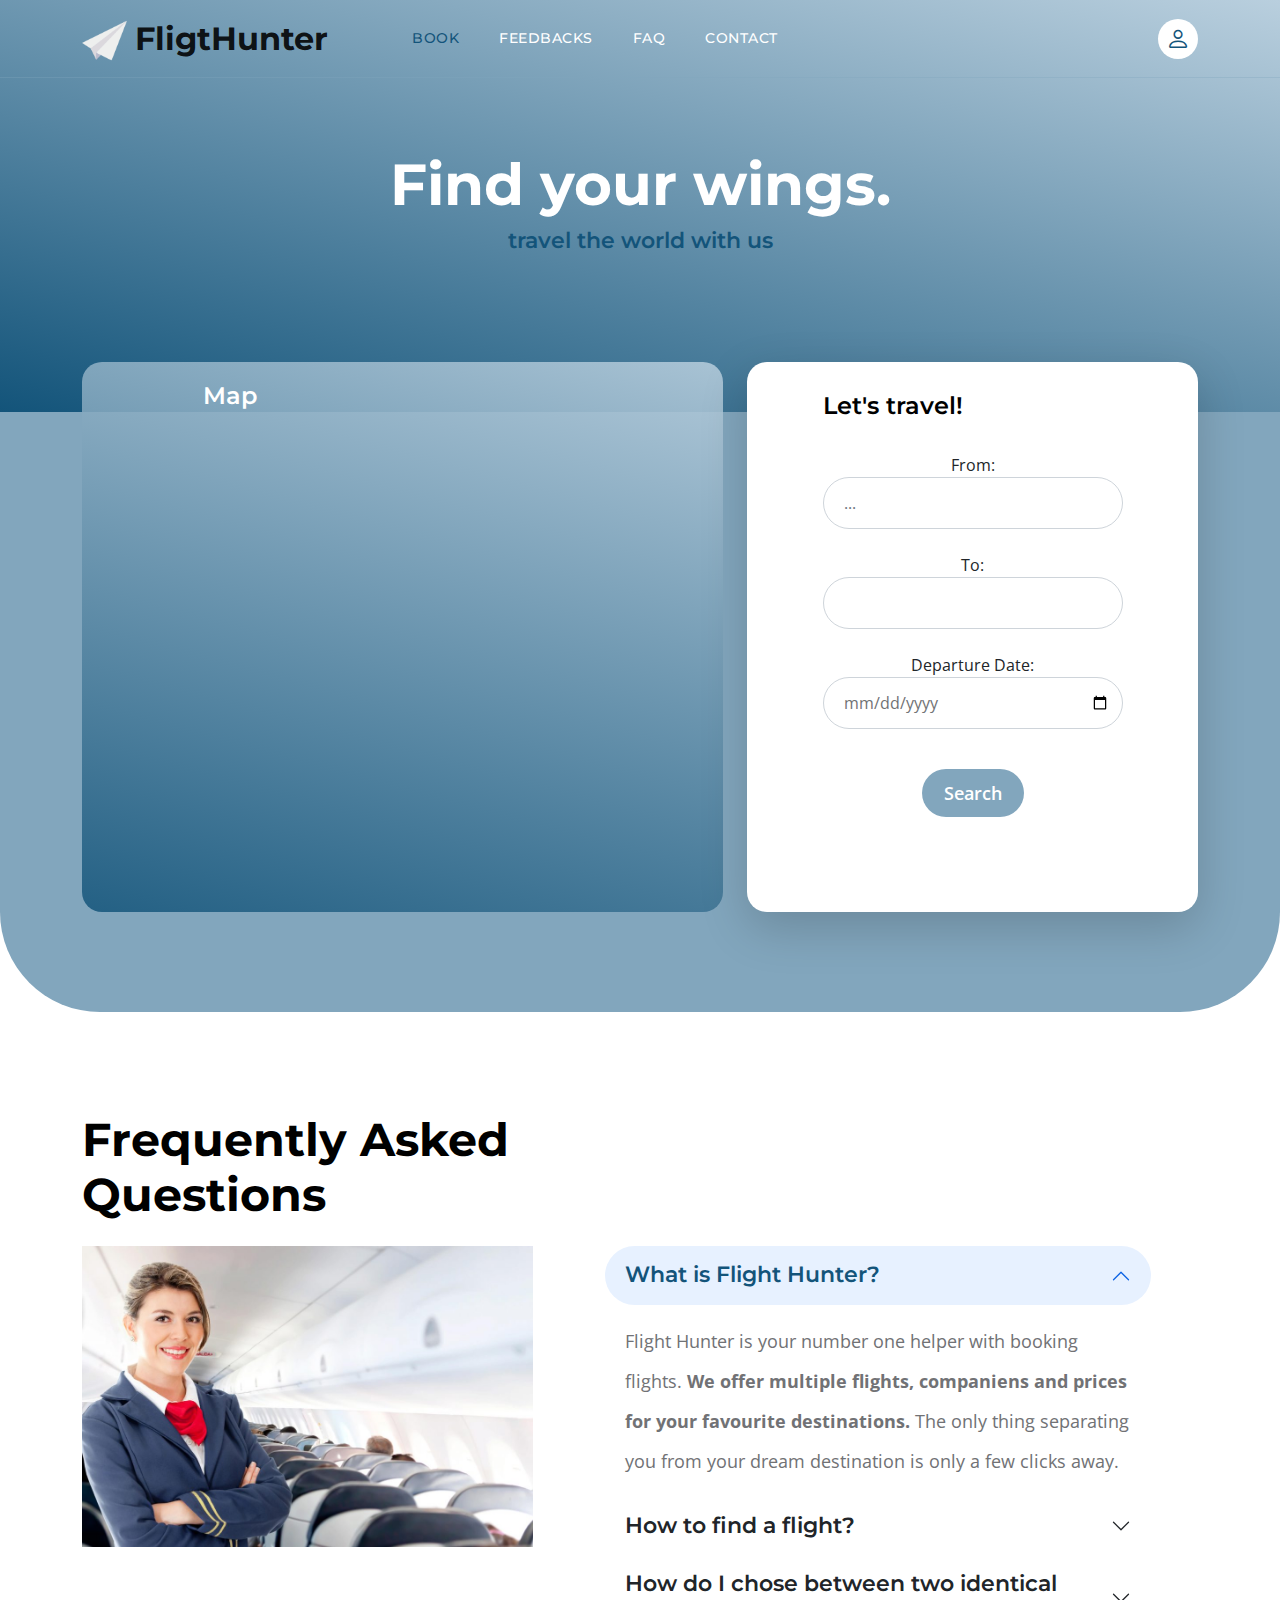
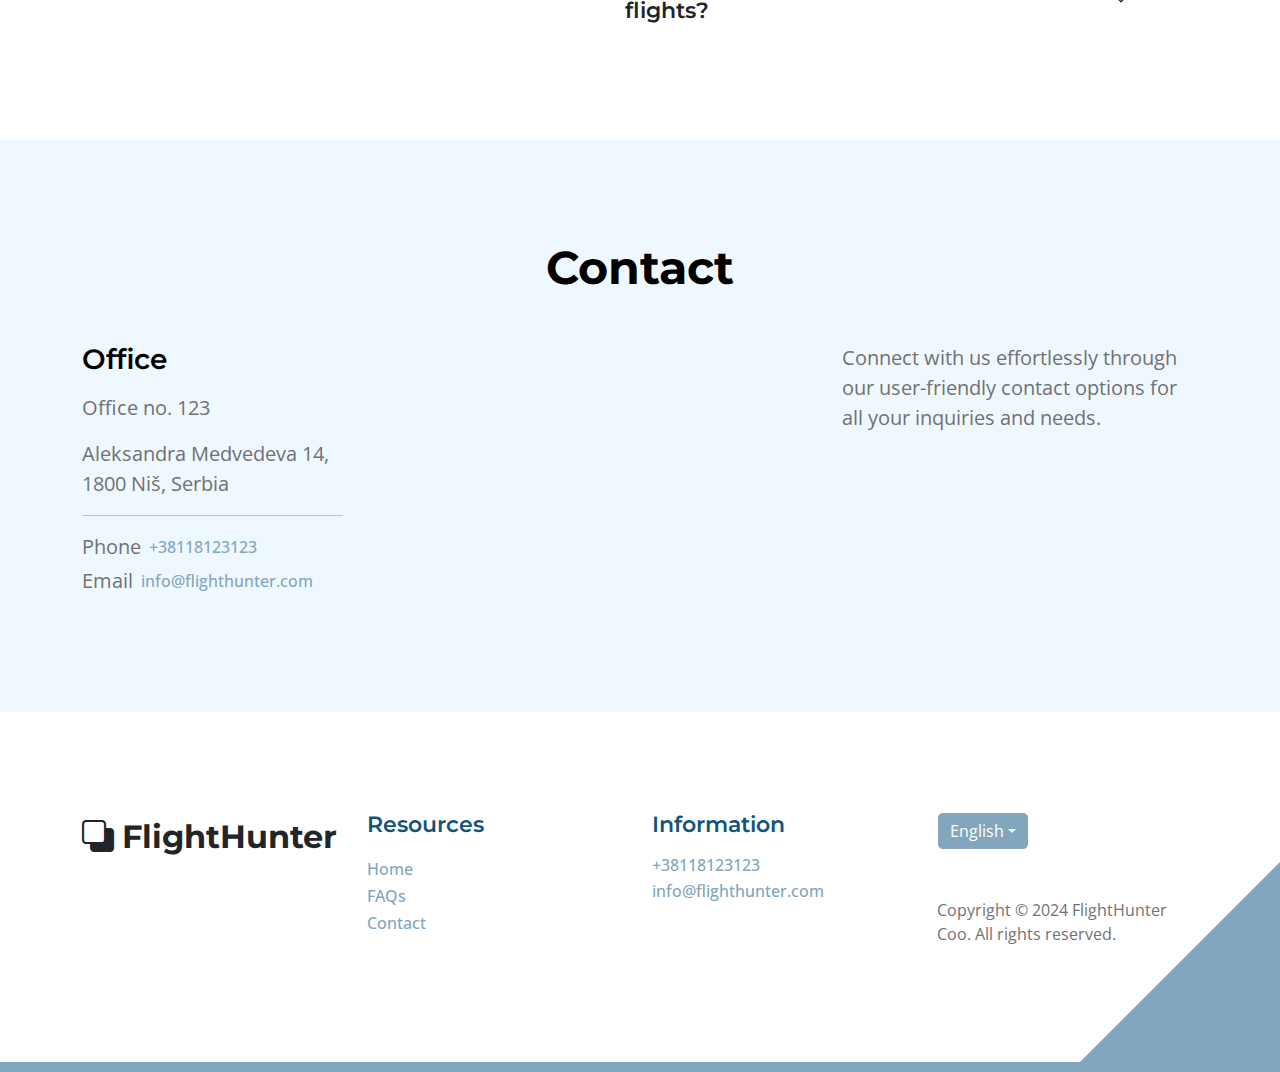
==== Client/index.html @ cd5b9d0e "Merge branch 'main' of https://github.com/LukaDj01/FlightHunter---WebApp" ====
<!doctype html>
<html lang="en">
    <head>
        <meta charset="utf-8">
        <meta name="viewport" content="width=device-width, initial-scale=1">
        <title>FlightHunter</title>
        <!--CSS-->        
        <link rel="preconnect" href="https://fonts.googleapis.com">     
        <link rel="preconnect" href="https://fonts.gstatic.com" crossorigin>
        <link href="https://fonts.googleapis.com/css2?family=Montserrat:wght@500;600;700&family=Open+Sans&display=swap" rel="stylesheet">                       
        <link href="css/bootstrap.min.css" rel="stylesheet">
        <link href="css/bootstrap-icons.css" rel="stylesheet">
        <link href="css/style.css" rel="stylesheet">      
    </head>
    
    <body id="top">
        <main>
            <!--GORNJA NAVIGACIJA-->
            <nav class="navbar navbar-expand-lg">
              <div class="container">
                <a class="navbar-brand" href="index.html">
                  <img src="images/logo.png" style="height: 45px;" alt="FlightHunter Logo">
                  <span>FligtHunter</span>
                </a>
                <div class="d-lg-none ms-auto me-4">
                  <a href="#top" class="navbar-icon bi-person smoothscroll"></a>
                </div>
                <button class="navbar-toggler" type="button" data-bs-toggle="collapse" data-bs-target="#navbarNav" aria-controls="navbarNav" aria-expanded="false" aria-label="Toggle navigation">
                  <span class="navbar-toggler-icon"></span>
                </button>
                <div class="collapse navbar-collapse" id="navbarNav">
                  <ul class="navbar-nav ms-lg-5 me-lg-auto">
                    <li class="nav-item">
                      <a class="nav-link click-scroll" href="#section_1">Book</a>
                    </li>
                    <li class="nav-item">
                      <a class="nav-link click-scroll" href="#section_2">Feedbacks</a>
                    </li>    
                    <li class="nav-item">
                      <a class="nav-link click-scroll" href="#section_3">FAQ</a>
                    </li>    
                    <li class="nav-item">
                      <a class="nav-link click-scroll" href="#section_4">Contact</a>
                    </li>                            
                  </ul>
                  <!--LOGOVANJE/PRIJAVLJIVANJE-->
                  <div class="d-none d-lg-block nav-item dropdown">
                    <a href="login-register.html" id="button" class="navbar-icon bi-person smoothscroll inactive" role="button" data-bs-toggle="dropdown" aria-expanded="false"></a>
                      <ul class="dropdown-menu dropdown-menu-light dropDownProfil" aria-labelledby="navbarLightDropdownMenuLink">
                        
                      </ul>

                  </div>
                </div>         
              </div>
            </nav>
            
            <!--SLOGAN/INFO/PRETRAGA-->
            <section class="hero-section d-flex justify-content-center align-items-center" id="section_1">
              <div class="container">
                <div class="row">
                  <div class="col-lg-8 col-12 mx-auto">
                    <h1 class="text-white text-center">Find your wings.</h1>
                    <h6 class="text-center">travel the world with us</h6>
                  </div>
                </div>
              </div>
            </section>

            <!--Prvi deo, zakazivanje karte i pregled mape-->
            <section class="featured-section">
              <div class="container">
                <div class="row justify-content-center align-items-center">
                  <div class="col-lg-7 col-12 align-items-center">
                    <div class="custom-block custom-block-overlay align-items-center">
                      <div class="d-flex flex-column h-100 align-items-center">
                        <div class="custom-block-overlay-text d-flex justify-content-center align-items-center">
                          <div>
                            <h5 class="text-white mb-2">Map</h5>
                            <div>
                              <!-- Adjusted width and height for the map -->
                              <iframe class="google-map" src="https://www.google.com/maps/embed?pb=!1m14!1m12!1m3!1d15860239.074969538!2d19.918804495097728!3d56.38162179278152!2m3!1f0!2f0!3f0!3m2!1i1024!2i768!4f13.1!5e0!3m2!1sen!2srs!4v1704378277940!5m2!1sen!2srs" width="400" height="300" style="border:0;" allowfullscreen="" loading="lazy" referrerpolicy="no-referrer-when-downgrade"></iframe>
                            </div>
                          </div>
                        </div>
                        <div class="section-overlay"></div>
                      </div>
                    </div>
                  </div>
                  <div class="col-lg-5 col-12 mb-4 mb-lg-0">
                    <div class="custom-block bg-white shadow-lg align-items-center">
                      <div class="d-flex flex-column align-items-center">
                        <div>
                          <h5 class="mb-2">Let's travel!</h5>
                          <div class="form-group text-center">
                            <form method="get" class="custom-form mt-4 pt-2 mb-lg-0 mb-5 mb-lg-3" role="search">
                              
                              <label for="from">From:</label>
                              <input type="text" class="form-control takeOff" id="from" name="from" placeholder="..." style="width: 300px;" class="mb-3">
                              
                              <label for="to">To:</label>
                              <select type="text" class="form-control land" id="to" name="to" placeholder="..." class="mb-3"></select>

                              <label for="departureDate">Departure Date:</label>
                              <input type="date" class="form-control date" id="departureDate" placeholder="departureDate" class="mb-3">
                  
                              <input type="button" class="custom-btn mt-3" value="Search">
                            </form>
                          </div>
                        </div>
                      </div>
                    </div>
                  </div>
                  
                  
                </div>
              </div>
            </section>
            
            <!--FAQ iskreno cisto filler-->
            <section class="faq-section section-padding" id="section_3">
                <div class="container">
                    <div class="row">
                        <div class="col-lg-6 col-12">
                            <h2 class="mb-4">Frequently Asked Questions</h2>
                        </div>
                        <div class="clearfix"></div>

                        <div class="col-lg-5 col-12">
                            <img src="images/flightA.jpeg" class="img-fluid" alt="FAQs">
                        </div>

                        <div class="col-lg-6 col-12 m-auto">
                            <div class="accordion" id="accordionExample">
                                <div class="accordion-item">
                                    <h2 class="accordion-header" id="headingOne">
                                        <button class="accordion-button" type="button" data-bs-toggle="collapse" data-bs-target="#collapseOne" aria-expanded="true" aria-controls="collapseOne">
                                        What is Flight Hunter?
                                        </button>
                                    </h2>

                                    <div id="collapseOne" class="accordion-collapse collapse show" aria-labelledby="headingOne" data-bs-parent="#accordionExample">
                                        <div class="accordion-body">
                                            Flight Hunter is your number one helper with booking flights. <strong>We offer multiple flights, companiens and prices for your favourite destinations. </strong> The only thing separating you from your dream destination is only a few clicks away. 
                                        </div>
                                    </div>
                                </div>

                                <div class="accordion-item">
                                    <h2 class="accordion-header" id="headingTwo">
                                        <button class="accordion-button collapsed" type="button" data-bs-toggle="collapse" data-bs-target="#collapseTwo" aria-expanded="false" aria-controls="collapseTwo">
                                        How to find a flight?
                                    </button>
                                    </h2>

                                    <div id="collapseTwo" class="accordion-collapse collapse" aria-labelledby="headingTwo" data-bs-parent="#accordionExample">
                                        <div class="accordion-body">
                                          Discover your next flight seamlessly with our intuitive search feature – your gateway to hassle-free travel planning
                                        </div>
                                    </div>
                                </div>
                                <div class="accordion-item">
                                    <h2 class="accordion-header" id="headingThree">
                                        <button class="accordion-button collapsed" type="button" data-bs-toggle="collapse" data-bs-target="#collapseThree" aria-expanded="false" aria-controls="collapseThree">
                                        How do I chose between two identical flights?
                                    </button>
                                    </h2>

                                    <div id="collapseThree" class="accordion-collapse collapse" aria-labelledby="headingThree" data-bs-parent="#accordionExample">
                                        <div class="accordion-body">
                                            You can always check other peoples feedbacks on certain airports or companies. Hopefully, our previous clients experiances will help you decide between similar flights.
                                        </div>
                                    </div>
                                </div>
                            </div>
                        </div>
                    </div>
                </div>
            </section>
            <!--KOntakt, isto filler-->
   <section class="contact-section section-padding section-bg" id="section_4">
    <div class="container">
        <div class="row">
            <div class="col-lg-12 col-12 text-center">
                <h2 class="mb-5">Contact</h2>
            </div>

            <div class="col-lg-3 col-md-6 col-12 mb-3 mb-lg- mb-md-0">
                <h4 class="mb-3">Office</h4>
                <p>Office no. 123</p>
                <p>Aleksandra Medvedeva 14, 1800 Niš, Serbia</p>
                <hr>
                <p class="d-flex align-items-center mb-1">
                    <span class="me-2">Phone</span>
                    <a href="tel: +38118123123" class="site-footer-link">+38118123123</a>
                </p>
                <p class="d-flex align-items-center">
                    <span class="me-2">Email</span>
                    <a href="mailto:info@lighthunter.com" class="site-footer-link">info@flighthunter.com</a>
                </p>
            </div>

            <div class="col-lg-5 col-12 mb-4 mb-lg-0">
                <iframe class="google-map" src="https://www.google.com/maps/embed?pb=!1m18!1m12!1m3!1d3442.615912455868!2d21.892436166483307!3d43.33043360815552!2m3!1f0!2f0!3f0!3m2!1i1024!2i768!4f13.1!3m3!1m2!1s0x4755b733e02e006f%3A0x2fd8f95c1eacfcfb!2sFaculty%20of%20Electronic%20Engineering!5e1!3m2!1sen!2srs!4v1704380879440!5m2!1sen!2srs" width="100%" height="250" style="border:0;" allowfullscreen="" loading="lazy" referrerpolicy="no-referrer-when-downgrade"></iframe>
            </div>

            <div class="col-lg-4 col-md-6 col-12 mx-auto">
                <p>Connect with us effortlessly through our user-friendly contact options for all your inquiries and needs.</p>
            </div>
        </div>
    </div>
</section>


<footer class="site-footer section-padding">
            <div class="container">
                <div class="row">
                    <div class="col-lg-3 col-12 mb-4 pb-2">
                        <a class="navbar-brand mb-2" href="index.html">
                            <i class="bi-back"></i>
                            <span>FlightHunter</span>
                        </a>
                    </div>
                    <div class="col-lg-3 col-md-4 col-6">
                        <h6 class="site-footer-title mb-3">Resources</h6>
                        <ul class="site-footer-links">
                            <li class="site-footer-link-item">
                                <a href="#" class="site-footer-link">Home</a>
                            </li>
                            <li class="site-footer-link-item">
                                <a href="#" class="site-footer-link">FAQs</a>
                            </li>
                            <li class="site-footer-link-item">
                                <a href="#" class="site-footer-link">Contact</a>
                            </li>
                        </ul>
                    </div>
                    <div class="col-lg-3 col-md-4 col-6 mb-4 mb-lg-0">
                        <h6 class="site-footer-title mb-3">Information</h6>

                        <p class="text-white d-flex mb-1">
                            <a href="tel: 305-240-9671" class="site-footer-link">
                                +38118123123
                            </a>
                        </p>
                        <p class="text-white d-flex">
                            <a href="mailto:info@company.com" class="site-footer-link">
                                info@flighthunter.com
                            </a>
                        </p>
                    </div>
                    <!--Odabir jezika, nema potrebe da realizujemo-->
                    <div class="col-lg-3 col-md-4 col-12 mt-4 mt-lg-0 ms-auto">
                        <div class="dropdown">
                            <button class="btn btn-secondary dropdown-toggle" type="button" data-bs-toggle="dropdown" aria-expanded="false">
                            English</button>
                            <ul class="dropdown-menu">
                                <li><button class="dropdown-item" type="button">Serbian</button></li>
                            </ul>
                        </div>

                        <p class="copyright-text mt-lg-5 mt-4">Copyright © 2024 FlightHunter Coo. All rights reserved.
                        
                    </div>

                </div>
            </div>
        </footer>


        <!-- JAVASCRIPT FILES -->
        <script src="js/jquery.min.js"></script>
        <script src="js/bootstrap.bundle.min.js"></script>
        <script src="js/jquery.sticky.js"></script>
        <script src="js/click-scroll.js"></script>
        <script src="js/custom.js"></script>
        <script src="js/index.js" type="module"></script>

    </body>
</html>
---- Client/css/style.css ----
:root {
  --white-color:                  #ffffff;
  --primary-color:                #13547a;
  --secondary-color:              #82A6BD;
  --section-bg-color:             #f0f8ff;
  --custom-btn-bg-color:          #82A6BD;
  --custom-btn-bg-hover-color:    #13547a;
  --dark-color:                   #000000;
  --p-color:                      #717275;
  --border-color:                 #4B7D9C;
  --link-hover-color:             #13547a;

  --body-font-family:             'Open Sans', sans-serif;
  --title-font-family:            'Montserrat', sans-serif;

  --h1-font-size:                 58px;
  --h2-font-size:                 46px;
  --h3-font-size:                 32px;
  --h4-font-size:                 28px;
  --h5-font-size:                 24px;
  --h6-font-size:                 22px;
  --p-font-size:                  20px;
  --menu-font-size:               14px;
  --btn-font-size:                18px;
  --copyright-font-size:          16px;

  --border-radius-large:          100px;
  --border-radius-medium:         20px;
  --border-radius-small:          10px;

  --font-weight-normal:           400;
  --font-weight-medium:           500;
  --font-weight-semibold:         600;
  --font-weight-bold:             700;
}

body {
  background-color: var(--white-color);
  font-family: var(--body-font-family); 
}
h2,
h3,
h4,
h5,
h6 {
  color: var(--dark-color);
}
h1,
h2,
h3,
h4,
h5,
h6 {
  font-family: var(--title-font-family); 
  font-weight: var(--font-weight-semibold);
}

h1 {
  font-size: var(--h1-font-size);
  font-weight: var(--font-weight-bold);
}

h2 {
  font-size: var(--h2-font-size);
  font-weight: var(--font-weight-bold);
}

h3 {
  font-size: var(--h3-font-size);
}

h4 {
  font-size: var(--h4-font-size);
}

h5 {
  font-size: var(--h5-font-size);
}

h6 {
  color: var(--primary-color);
  font-size: var(--h6-font-size);
}

p {
  color: var(--p-color);
  font-size: var(--p-font-size);
  font-weight: var(--font-weight-normal);
}

ul li {
  color: var(--p-color);
  font-size: var(--p-font-size);
  font-weight: var(--font-weight-normal);
}

a, 
button {
  touch-action: manipulation;
  transition: all 0.3s;
}

a {
  display: inline-block;
  color: var(--primary-color);
  text-decoration: none;
}

a:hover {
  color: var(--link-hover-color);
}

b,
strong {
  font-weight: var(--font-weight-bold);
}


/*SECTION*/
.section-padding {
  padding-top: 100px;
  padding-bottom: 100px;
}
.section-bg {
  background-color: var(--section-bg-color);
}
.section-overlay {
  background-image: linear-gradient(15deg, #13547a 0%, #B9CFDE 100%);
  position: absolute;
  top: 0;
  left: 0;
  pointer-events: none;
  width: 100%;
  height: 100%;
  opacity: 0.85;
}
.section-overlay + .container {
  position: relative;
}
.tab-content {
  background-color: var(--white-color);
  border-radius: var(--border-radius-medium);
}
.nav-tabs {
  border-bottom: 1px solid #B9CFDE;
  margin-bottom: 40px;
  justify-content: center;
}
.nav-tabs .nav-link {
  border-radius: 0;
  border-top: 0;
  border-right: 0;
  border-left: 0;
  color: var(--p-color);
  font-family: var(--title-font-family);
  font-size: var(--btn-font-size);
  font-weight: var(--font-weight-medium);
  padding: 15px 25px;
  transition: all 0.3s;
}
.nav-tabs .nav-link:first-child {
  margin-right: 20px;
}
.nav-tabs .nav-item.show .nav-link, 
.nav-tabs .nav-link.active,
.nav-tabs .nav-link:focus, 
.nav-tabs .nav-link:hover {
  border-bottom-color: var(--primary-color);
  color: var(--primary-color);
}


/*CUSTOM ICON COLOR*/
.custom-icon {
  color: var(--secondary-color);
}


/*CUSTOM BUTTON*/
.custom-btn {
  background: var(--custom-btn-bg-color);
  border: 2px solid transparent;
  border-radius: var(--border-radius-large);
  color: var(--white-color);
  font-size: var(--btn-font-size);
  font-weight: var(--font-weight-semibold);
  line-height: normal;
  transition: all 0.3s;
  padding: 10px 20px;
}
.custom-btn:hover {
  background: var(--custom-btn-bg-hover-color);
  color: var(--white-color);
}
.custom-border-btn {
  background: transparent;
  border: 2px solid var(--custom-btn-bg-color);
  color: var(--custom-btn-bg-color);
}
.custom-border-btn:hover {
  background: var(--custom-btn-bg-color);
  border-color: transparent;
  color: var(--white-color);
}
.custom-btn-bg-white {
  border-color: var(--white-color);
  color: var(--white-color);
}


/*SITE HEADER*/
.site-header {
  background-image: linear-gradient(15deg, #13547a 0%, #B9CFDE 100%);
  padding-top: 150px;
  padding-bottom: 80px;
}
.site-header .container {
  height: 100%;
}
.breadcrumb-item+.breadcrumb-item::before,
.breadcrumb-item a:hover,
.breadcrumb-item.active {
  color: var(--white-color);
}
.site-header .custom-icon {
  color: var(--white-color);
  font-size: var(--h4-font-size);
}
.site-header .custom-icon:hover {
  color: var(--secondary-color);
}
/*NAVIGATION*/
.sticky-wrapper {
  position: absolute;
  top: 0;
  right: 0;
  left: 0;
}
.sticky-wrapper.is-sticky .navbar {
  background-color: var(--secondary-color);
}
.navbar {
  background: transparent;
  border-bottom: 1px solid rgba(130, 166, 189, 0.35);
  z-index: 9;
}
.navbar-brand,
.navbar-brand:hover {
  font-size: var(--h3-font-size);
  font-weight: var(--font-weight-bold);
  display: block;
}
.navbar-brand span {
  font-family: var(--title-font-family);
}
.navbar-expand-lg .navbar-nav .nav-link {
  border-radius: var(--border-radius-large);
  margin: 10px;
  padding: 10px;
}
.navbar-nav .nav-link {
  display: inline-block;
  color: var(--white-color);
  font-family: var(--title-font-family); 
  font-size: var(--menu-font-size);
  font-weight: var(--font-weight-medium);
  text-transform: uppercase;
  letter-spacing: 0.5px;
  position: relative;
  padding-top: 15px;
  padding-bottom: 15px;
}
.navbar-nav .nav-link.active, 
.navbar-nav .nav-link:hover {
  color: var(--primary-color);
}
.navbar .dropdown-menu {
  background: var(--white-color);
  box-shadow: 0 1rem 3rem rgba(0,0,0,.175);
  border: 0;
  display: inherit;
  opacity: 0;
  min-width: 9rem;
  margin-top: 20px;
  padding: 13px 0 10px 0;
  transition: all 0.3s;
  pointer-events: none;
}
.navbar .dropdown-menu::before {
  content: "";
  width: 0;
  height: 0;
  border-left: 20px solid transparent;
  border-right: 20px solid transparent;
  border-bottom: 15px solid var(--white-color);
  position: absolute;
  top: -10px;
  left: 10px;
}
.navbar .dropdown-item {
  display: inline-block;
  color: var(--p-bg-color);
  font-family: var(--title-font-family); 
  font-size: var(--menu-font-size);
  font-weight: var(--font-weight-medium);
  text-transform: uppercase;
  letter-spacing: 0.5px;
  position: relative;
}
.navbar .dropdown-item.active, 
.navbar .dropdown-item:active,
.navbar .dropdown-item:focus, 
.navbar .dropdown-item:hover {
  background: transparent;
  color: var(--primary-color);
}
.navbar .dropdown-toggle::after {
  content: "\f282";
  display: inline-block;
  font-family: bootstrap-icons !important;
  font-size: var(--copyright-font-size);
  font-style: normal;
  font-weight: normal !important;
  font-variant: normal;
  text-transform: none;
  line-height: 1;
  vertical-align: -.125em;
  -webkit-font-smoothing: antialiased;
  -moz-osx-font-smoothing: grayscale;
  position: relative;
  left: 2px;
  border: 0;
}
@media screen and (min-width: 992px) {
  .navbar .dropdown:hover .dropdown-menu {
    opacity: 1;
    margin-top: 0;
    pointer-events: auto;
  }
}
.navbar-icon {
  background: var(--white-color);
  border-radius: var(--border-radius-large);
  display: inline-block;
  font-size: var(--h5-font-size);
  width: 40px;
  height: 40px;
  line-height: 40px;
  text-align: center;
  transition: all 0.3s ease;
}

.navbar-icon:hover {
  background: var(--primary-color);
  color: var(--white-color);
}

.navbar-toggler {
  border: 0;
  padding: 0;
  cursor: pointer;
  margin: 0;
  width: 30px;
  height: 35px;
  outline: none;
}

.navbar-toggler:focus {
  outline: none;
  box-shadow: none;
}

.navbar-toggler[aria-expanded="true"] .navbar-toggler-icon {
  background: transparent;
}

.navbar-toggler[aria-expanded="true"] .navbar-toggler-icon:before,
.navbar-toggler[aria-expanded="true"] .navbar-toggler-icon:after {
  transition: top 300ms 50ms ease, -webkit-transform 300ms 350ms ease;
  transition: top 300ms 50ms ease, transform 300ms 350ms ease;
  transition: top 300ms 50ms ease, transform 300ms 350ms ease, -webkit-transform 300ms 350ms ease;
  top: 0;
}

.navbar-toggler[aria-expanded="true"] .navbar-toggler-icon:before {
  transform: rotate(45deg);
}

.navbar-toggler[aria-expanded="true"] .navbar-toggler-icon:after {
  transform: rotate(-45deg);
}

.navbar-toggler .navbar-toggler-icon {
  background: var(--white-color);
  transition: background 10ms 300ms ease;
  display: block;
  width: 30px;
  height: 2px;
  position: relative;
}

.navbar-toggler .navbar-toggler-icon:before,
.navbar-toggler .navbar-toggler-icon:after {
  transition: top 300ms 350ms ease, -webkit-transform 300ms 50ms ease;
  transition: top 300ms 350ms ease, transform 300ms 50ms ease;
  transition: top 300ms 350ms ease, transform 300ms 50ms ease, -webkit-transform 300ms 50ms ease;
  position: absolute;
  right: 0;
  left: 0;
  background: var(--white-color);
  width: 30px;
  height: 2px;
  content: '';
}

.navbar-toggler .navbar-toggler-icon::before {
  top: -8px;
}

.navbar-toggler .navbar-toggler-icon::after {
  top: 8px;
}

/*SECTIONS*/
.hero-section {
  background-image: linear-gradient(15deg, #13547a 0%, #B9CFDE 100%);
  position: relative;
  overflow: hidden;
  padding-top: 150px;
  padding-bottom: 150px;
}

.hero-section .input-group {
  background-color: var(--white-color);
  border-radius: var(--border-radius-large);
  padding: 10px 15px;
}

.hero-section .input-group-text {
  background-color: transparent;
  border: 0;
}

.hero-section input[type="search"] {
  border: 0;
  box-shadow: none;
  margin-bottom: 0;
  padding-left: 0;
}

.hero-section button[type="submit"] {
  background-color: var(--primary-color);
  border: 0;
  border-radius: var(--border-radius-large) !important;
  color: var(--white-color);
  max-width: 150px;
}


/*SECTIONS-SEPARATE*/
.featured-section {
  background-color: var(--secondary-color);
  border-radius: 0 0 100px 100px;
  padding-bottom: 100px;
}

.featured-section .row {
  position: relative;
  bottom: 50px; 
  margin-bottom: -50px; 
}

.custom-block {
  border-radius: var(--border-radius-medium);
  position: relative;
  overflow: hidden;
  padding: 30px;
  transition: all 0.3s ease;
  height: 550px;
}

.custom-block:hover {
  background-color: var(--secondary-color);
  transform: translateY(-3px);
}

.custom-block > a {
  width: 100%;
}

.custom-block-image {
  display: block;
  width: 100%;
  height: 200px;
  object-fit: cover;
  margin-top: 35px;
}

.custom-block .rounded-pill {
  border-radius: 5px !important;
  display: flex;
  justify-content: center;
  text-align: center;
  width: 30px;
  height: 30px;
  line-height: 20px;
}

.custom-block-overlay {
  height: 100%;
  min-height: 550px; 
  padding: 0;
}

.custom-block-overlay > a {
  height: 100%;
}

.custom-block-overlay .custom-block-image {
  border-radius: var(--border-radius-medium);
  display: block;
  height: 100%;
  margin-top: 0;
}

.custom-block-overlay-text {
  position: absolute;
  z-index: 2;
  top: 0;
  right: 0;
  left: 0;
  padding: 20px; 
}

/*TABLE*/
table {
  font-family: 'Open Sans', sans-serif;
  border-collapse: collapse;
  width: 100%;
  border-radius: var(--border-radius-large);
  margin-bottom: 5px;
  padding-top: 5px;
  padding-bottom: 5px;
  padding-left: 15px;
  outline: none;
}

td, th {
  border: 1px solid #b9cfde;
  text-align: left;
  padding: 8px;
}

tr:nth-child(even) {
  background-color: #b9cfde;
}
/*FEEDBACK*/
.feedback-container {
  display: flex;
  overflow-x: auto;
  white-space: nowrap;
  padding: 10px;
}

.feedback-item {
  flex: 0 0 auto;
  width: 300px; 
  height: 350px;
  margin-right: 10px;
  border: 1px solid #ccc; 
  padding: 10px;
  
}
.feedback-items {
  flex: 0 0 auto;
  width:98%; 
  height: 20%;
  margin-right: 10px;
  border: 1px solid #ccc; 
  padding: 10px;
  
}

.comment-container {
  margin-bottom: 10px; 
  overflow: hidden;
  text-overflow: ellipsis;
  white-space: normal;
}


.feedback-item:hover {
  background-color: #E3EEF7;
}
/*PAGINATION*/
.pagination {
  margin-top: 40px;
}
.page-link {
  border: 0;
  border-radius: var(--border-radius-small);
  color: var(--p-color);
  font-family: var(--title-font-family);
  margin: 0 5px;
  padding: 10px 20px;
}
.page-link:hover,
.page-item:first-child .page-link:hover,
.page-item:last-child .page-link:hover {
  background-color: var(--secondary-color);
  color: var(--white-color);
}
.page-item:first-child .page-link {
  margin-right: 10px;
}
.page-item:first-child .page-link,
.page-item:last-child .page-link {
  background-color: var(--section-bg-color);
  border-radius: var(--border-radius-small);
}
.active>.page-link, .page-link.active {
  background-color: var(--secondary-color);
  border-color: var(--secondary-color);
}

/*FORM*/
.custom-form .form-control {
  border-radius: var(--border-radius-large);
  color: var(--p-color);
  margin-bottom: 24px;
  padding-top: 13px;
  padding-bottom: 13px;
  padding-left: 20px;
  outline: none;
}

.form-floating>label {
  padding-left: 20px;
}

.custom-form button[type="submit"] {
  background: var(--custom-btn-bg-color);
  border: none;
  border-radius: var(--border-radius-large);
  color: var(--white-color);
  font-family: var(--title-font-family);
  font-size: var(--p-font-size);
  font-weight: var(--font-weight-semibold);
  transition: all 0.3s;
  margin-bottom: 0;
}

.custom-form button[type="submit"]:hover,
.custom-form button[type="submit"]:focus {
  background: var(--custom-btn-bg-hover-color);
  border-color: transparent;
}


/*FOOTER*/
.site-footer {
  border-bottom: 10px solid var(--secondary-color);
  position: relative;
}

.site-footer::after {
  content: "";
  position: absolute;
  bottom: 0;
  right: 0;
  width: 0;
  height: 0;
  border-style: solid;
  border-width: 0 0 200px 200px;
  border-color: transparent transparent var(--secondary-color) transparent;
  pointer-events: none;
}

.site-footer-title {
  color: var(--primary-color); 
}

.site-footer .dropdown-menu {
  padding: 0;
}

.site-footer .dropdown-item {
  color: var(--p-color);
  font-size: var(--menu-font-size);
  font-weight: var(--font-weight-medium);
  padding: 4px 18px;
}

.site-footer .dropdown-item:hover {
  background-color: transparent;
  color: var(--primary-color);
}

.site-footer .dropdown-menu li:first-child .dropdown-item {
  padding-top: 10px;
}

.site-footer .dropdown-menu li:last-child .dropdown-item {
  padding-bottom: 12px;
}

.site-footer .dropdown-toggle {
  background-color: var(--secondary-color);
  border-color: var(--white-color);
}

.site-footer .dropdown-toggle:hover {
  background-color: var(--primary-color);
  border-color: transparent;
}

.site-footer-links {
  padding-left: 0;
}

.site-footer-link-item {
  display: block;
  list-style: none;
  line-height: normal;
}

.site-footer-link {
  color: var(--secondary-color);
  font-size: var(--copyright-font-size);
  font-weight: var(--font-weight-medium);
  line-height: normal;
}

.copyright-text {
  font-size: var(--copyright-font-size);
}



/*RESPONSIVE*/
@media screen and (max-width: 991px) {
  h1 {
    font-size: 48px;
  }

  h2 {
    font-size: 36px;
  }

  h3 {
    font-size: 32px;
  }

  h4 {
    font-size: 28px;
  }

  h5 {
    font-size: 20px;
  }

  h6 {
    font-size: 18px;
  }

  .section-padding {
    padding-top: 50px;
    padding-bottom: 50px;
  }
  
  .navbar {
    background-color: var(--secondary-color);
  }

  .navbar-nav .dropdown-menu {
    position: relative;
    left: 10px;
    opacity: 1;
    pointer-events: auto;
    max-width: 155px;
    margin-top: 10px;
    margin-bottom: 15px;
  }

  .navbar-expand-lg .navbar-nav {
    padding-bottom: 20px;
  }

  .navbar-expand-lg .navbar-nav .nav-link {
    padding: 0;
  }

  .nav-tabs .nav-link:first-child {
    margin-right: 5px;
  }

  .nav-tabs .nav-link {
    font-size: var(--copyright-font-size);
    padding: 10px;
  }

  .featured-section {
    border-radius: 0 0 80px 80px;
    padding-bottom: 50px;
  }

  .custom-block-topics-listing .custom-block-image {
    width: auto;
  }

  .custom-block-topics-listing > .d-flex,
  .custom-block-topics-listing-info,
  .custom-block-topics-listing a {
    flex-direction: column;
  }

  .timeline-container .vertical-scrollable-timeline .list-progress {
    height: 75%;
  }

  .timeline-container .vertical-scrollable-timeline li {
    padding-left: 135px;
  }

  .subscribe-form-wrap {
    padding-top: 30px;
    padding-bottom: 0;
  }
}

@media screen and (max-width: 480px) {
  h1 {
    font-size: 36px;
  }

  h2 {
    font-size: 28px;
  }

  h3 {
    font-size: 26px;
  }

  h4 {
    font-size: 22px;
  }

  h5 {
    font-size: 20px;
  }
}

#login-container, #register-container, #comp-container {
  background-color: rgba(255, 255, 255, 0.8);
  padding: 30px; 
  border-radius: 10px;
  text-align: center;
  border-radius: (--border-radius-small);
  transition: all 0.3s; 
  margin: 0 auto;
}
#register-link, #login-link, #comp-link{
  cursor: pointer;
  color:  #13547a;
  text-decoration: underline;
}
#register-container {
  width: 500%; 
  display: none;
}
#comp-container {
  display: none;
}
.n2 {
  background-color: #13547a;
  color: white;
  padding: 10px;
  width: 100%;
  text-align: center;
  position: fixed;
}
#f2 {
  background-color: #13547a;
  color: white;
  padding: 10px;
  width: 100%;
  text-align: center;
  position: fixed;
  bottom: 0;
}
#banner{
  background: transparent; 
  color: #13547a;
  padding: 10px; 
  width: 100%; 
  text-align: center; 
  position: fixed; 
  top: 0;
  z-index: 1000; 
}
#banner img {
  width: 50px; 
  margin-right: 10px;
}
#banner h2 {
  display: inline-block;
}
/*FAQs */             
.faq-section .accordion-item {
  border: 0;
}
.faq-section .accordion-button {
  font-size: var(--h6-font-size);
  font-weight: var(--font-weight-semibold);
}
.faq-section .accordion-item:first-of-type .accordion-button {
  border-radius: var(--border-radius-large);
}
.faq-section .accordion-button:not(.collapsed) {
  border-radius: var(--border-radius-large);
  box-shadow: none;
  color: var(--primary-color);
}
.faq-section .accordion-body {
  color: var(--p-color);
  font-size: var(--btn-font-size);
  line-height: 40px;
}
.google-map {
  border-radius: var(--border-radius-medium);
}
.contact-form .form-floating>textarea {
  border-radius: var(--border-radius-medium);
  height: 150px;
}

.custom-block-blue {
  border-radius: var(--border-radius-medium);
  position: relative;
  overflow: hidden;
  padding: 30px;
  transition: all 0.3s ease;
  height: 550px;
}
.custom-block-blue:hover {
  background-color: #bcd7e8;
  transform: translateY(-3px);
}
.rating {
  font-size: 24px;
  cursor: pointer;
}

.rating i {
  color: white;
}

.rating i:hover,
.rating i.active {
  color: var(--primary-color);
}
.custom-form .form-control1 {
  border-radius: var(--border-radius-medium);
  color: var(--p-color);
  margin-bottom: 24px;
  padding-top: 13px;
  padding-bottom: 13px;
  padding-left: 20px;
  outline: none;
  width: 100%;
  resize: none; 
  height: 220px; 
}
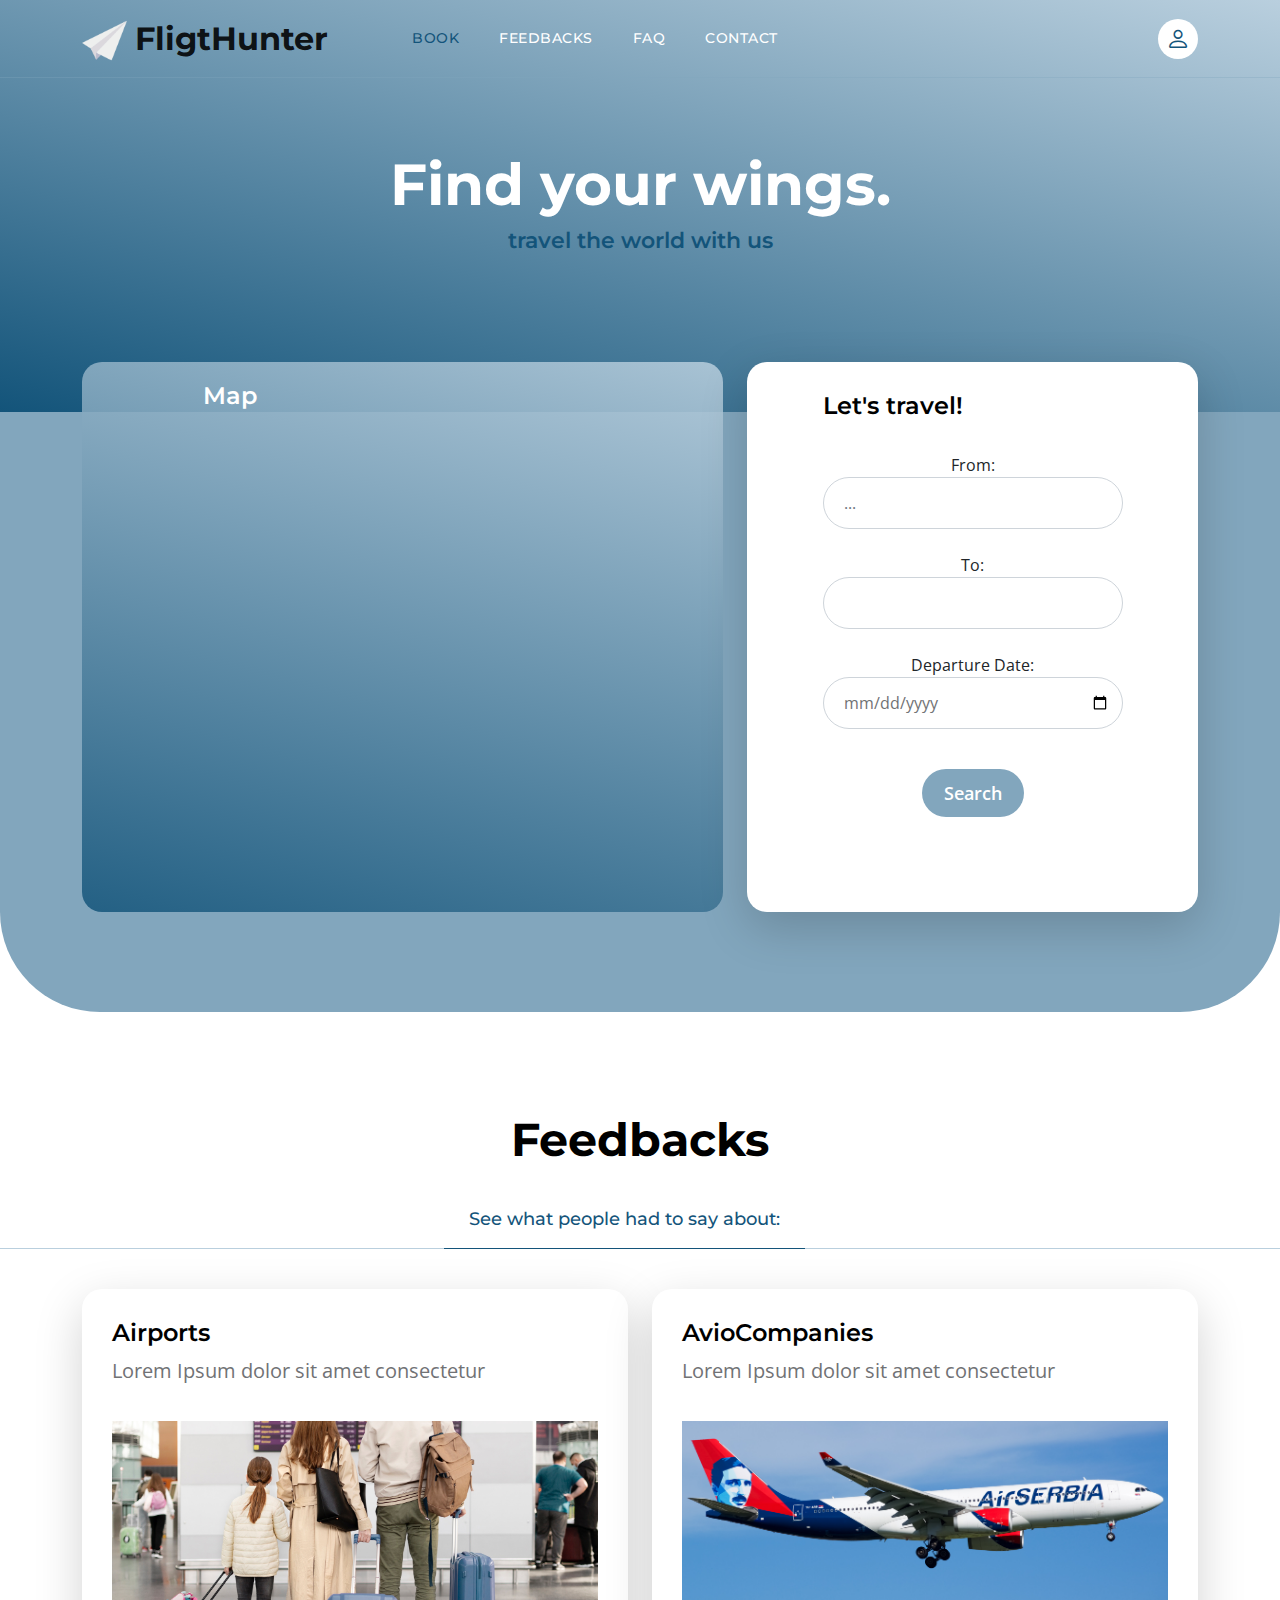
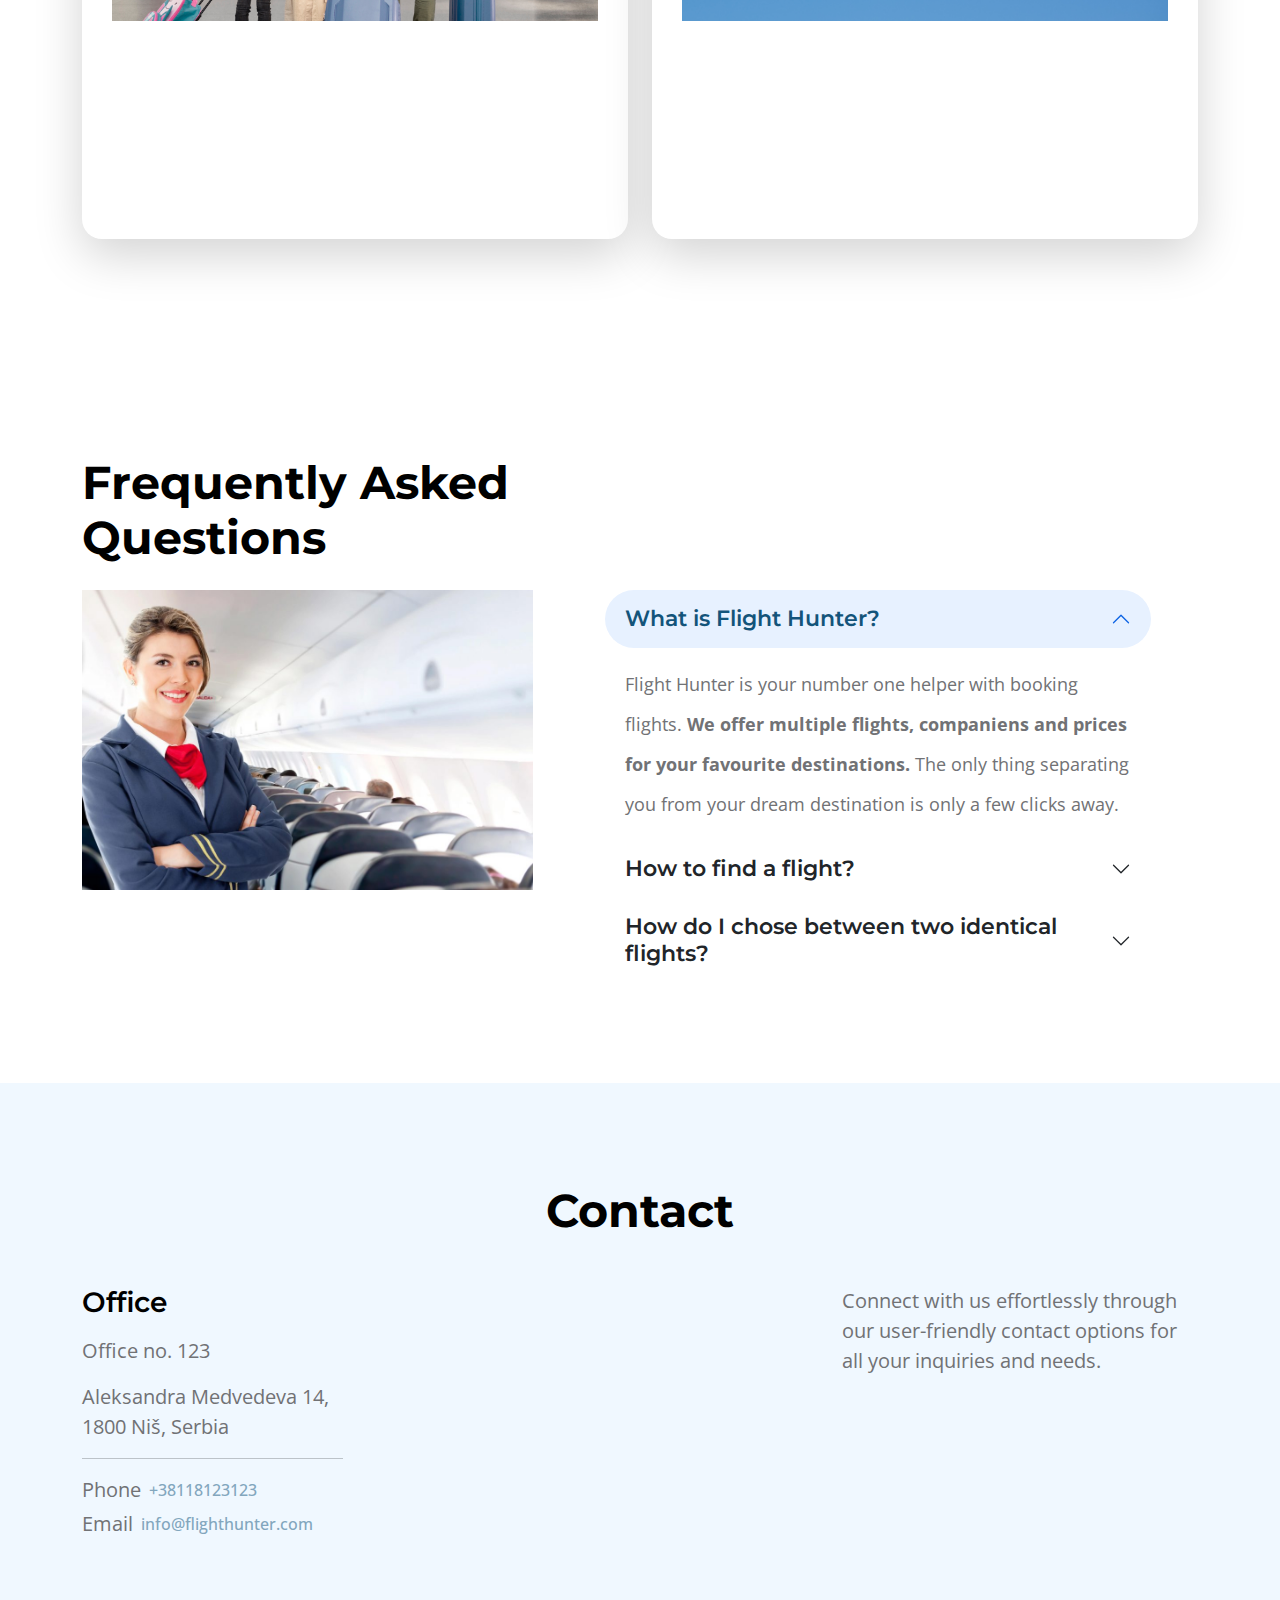
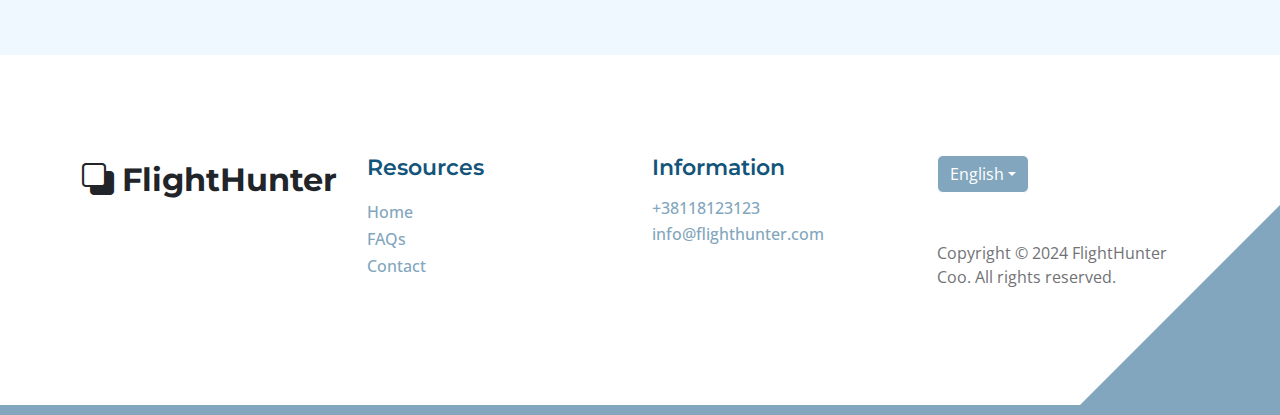
==== commit 7d2ade7d: "rad na prikazu i sort za feedback" ====
--- a/Client/index.html
+++ b/Client/index.html
@@ -116,6 +116,65 @@
                 </div>
               </div>
             </section>
+
+
+            <!--Pregled feedbackova-->
+            <section class="explore-section section-padding" id="section_2">
+              <div class="container">
+                <div class="row">
+                  <div class="col-12 text-center">
+                    <h2 class="mb-4">Feedbacks</h1>
+                  </div>
+                </div>
+                </div>
+                <div class="container-fluid">
+                  <div class="row">
+                    <ul class="nav nav-tabs" id="myTab" role="tablist">                           
+                      <li class="nav-item" role="presentation">
+                        <button class="nav-link active" id="education-tab" data-bs-toggle="tab" data-bs-target="#education-tab-pane" type="button" role="tab" aria-controls="education-tab-pane" aria-selected="false">See what people had to say about:</button>
+                      </li>
+                    </ul>
+                  </div>
+                </div>
+                <div class="container">
+                    <div class="row">
+                        <div class="col-12">
+                            <!--Odabir airport ili kompanija-->
+                            <div class="tab-content" id="myTabContent">
+                                <div class="tab-pane fade show active" id="education-tab-pane" role="tabpanel" aria-labelledby="education-tab" tabindex="0">
+                                    <div class="row">
+                                        <div class="col-lg-6 col-md-6 col-12 mb-4 mb-lg-3">
+                                            <div class="custom-block bg-white shadow-lg">
+                                                <a href="feedbacksView.html" onclick="window.localStorage.setItem('feedback', 'airport')">
+                                                    <div class="d-flex">
+                                                        <div>
+                                                            <h5 class="mb-2">Airports</h5>
+                                                            <p class="mb-0">Lorem Ipsum dolor sit amet consectetur</p>
+                                                        </div>
+                                                    </div>
+                                                    <img src="images/airport.jpg" class="custom-block-image img-fluid" alt="">
+                                                </a>
+                                            </div>
+                                        </div>
+                                        <div class="col-lg-6 col-md-6 col-12">
+                                            <div class="custom-block bg-white shadow-lg">
+                                                <a href="feedbacksView.html" onclick="window.localStorage.setItem('feedback', 'avioCompany')">
+                                                    <div class="d-flex">
+                                                        <div>
+                                                            <h5 class="mb-2">AvioCompanies</h5>
+                                                            <p class="mb-0">Lorem Ipsum dolor sit amet consectetur</p>
+                                                        </div>
+                                                    </div>
+                                                    <img src="images/plane.jpeg" class="custom-block-image img-fluid" alt="">
+                                                </a>
+                                            </div>
+                                        </div>
+                                    </div>
+                                </div>
+                            </div>
+                    </div>
+                </div>
+            </section>
             
             <!--FAQ iskreno cisto filler-->
             <section class="faq-section section-padding" id="section_3">
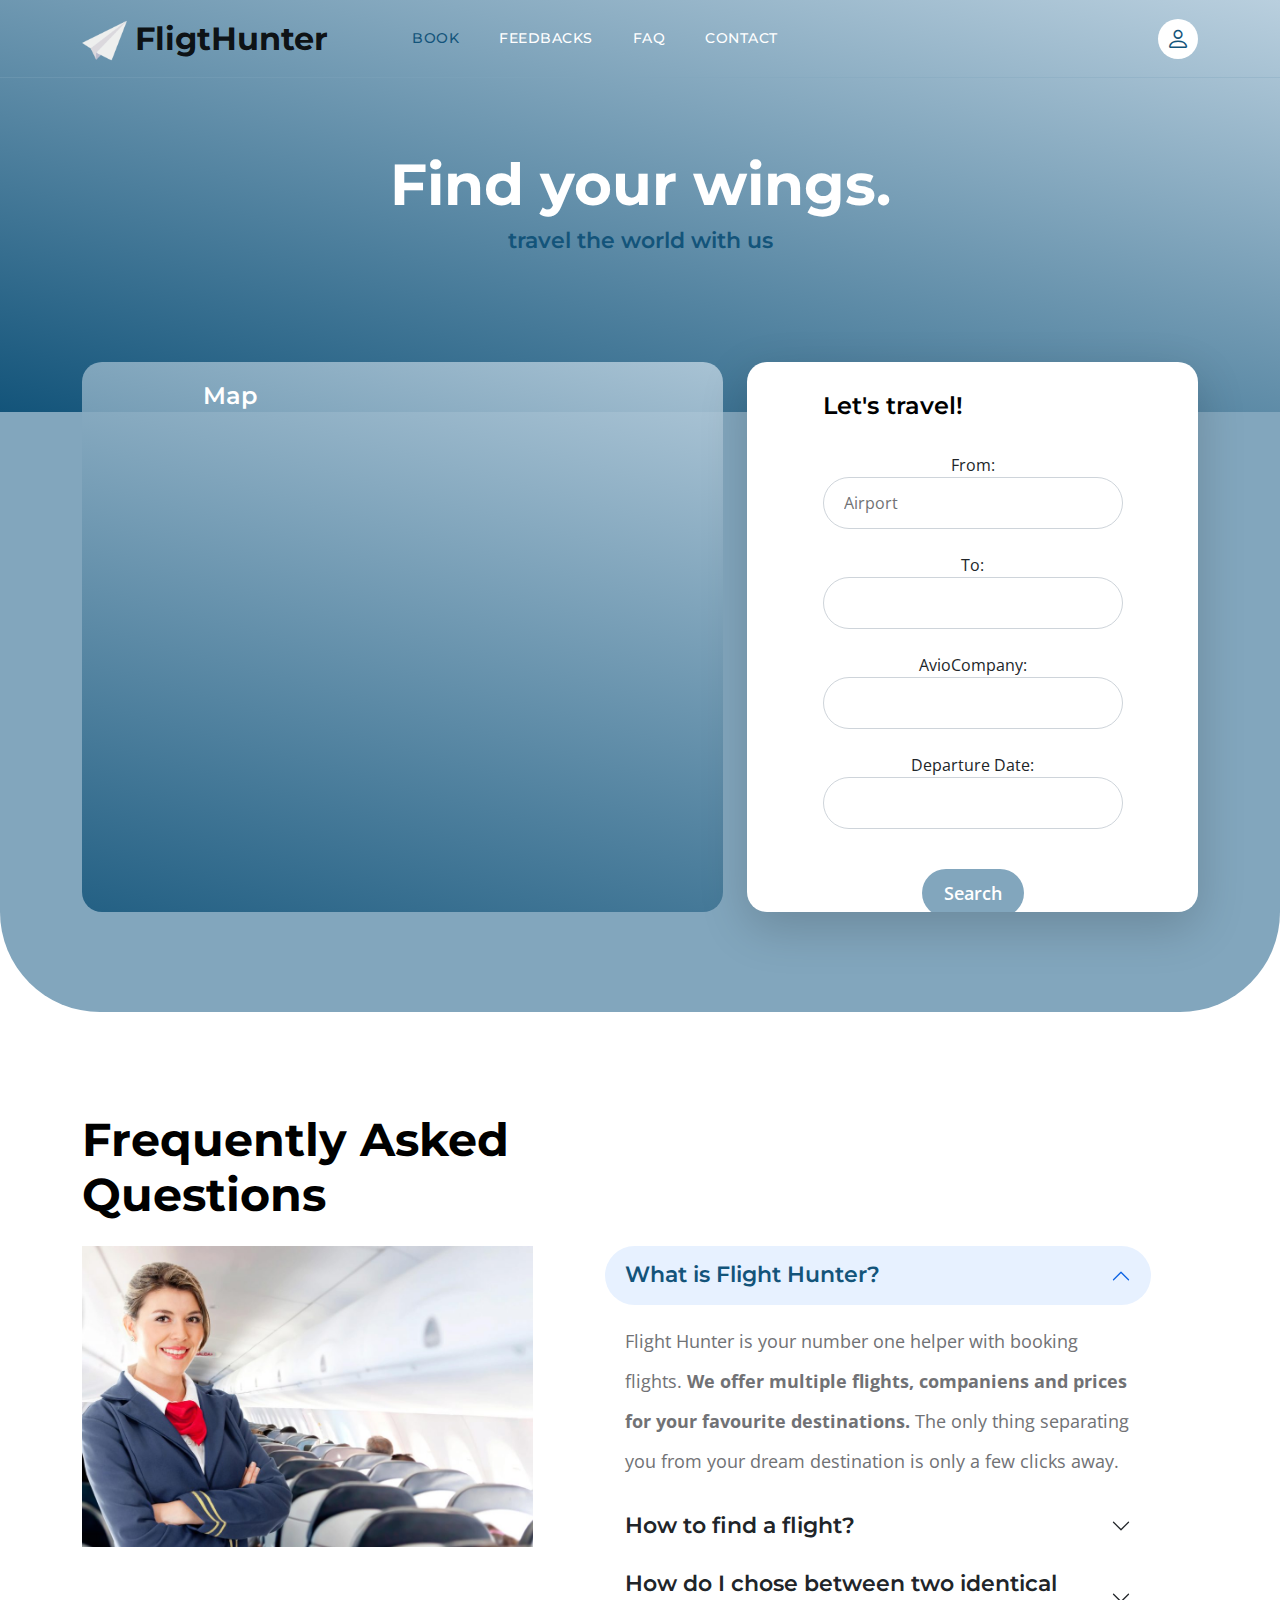
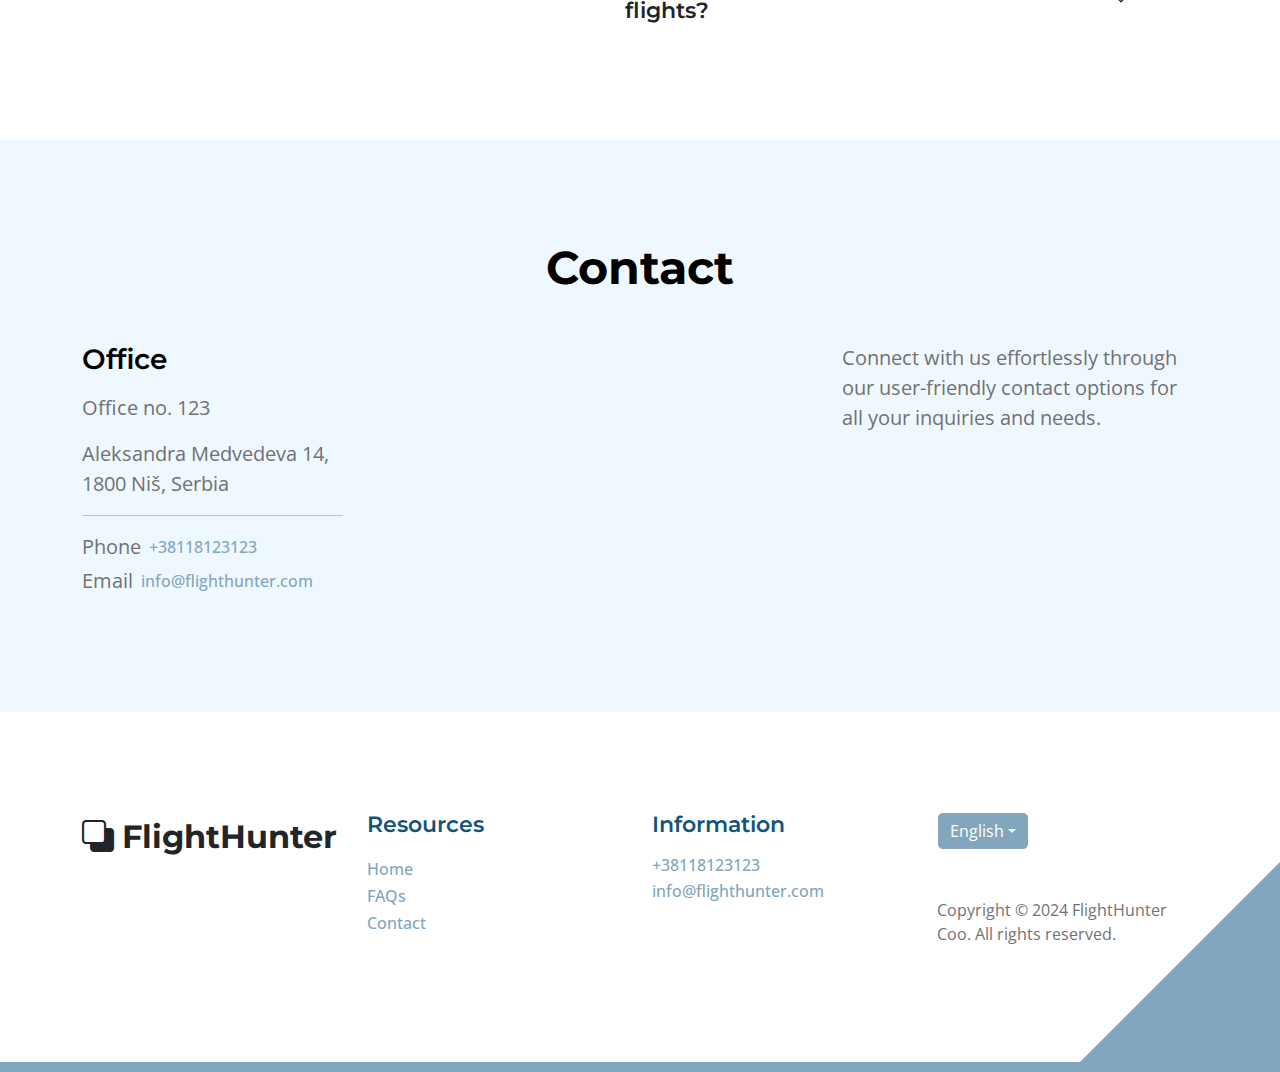
==== commit ee479358: "tralala" ====
--- a/Client/index.html
+++ b/Client/index.html
@@ -96,15 +96,15 @@
                             <form method="get" class="custom-form mt-4 pt-2 mb-lg-0 mb-5 mb-lg-3" role="search">
                               
                               <label for="from">From:</label>
-                              <input type="text" class="form-control takeOff" id="from" name="from" placeholder="..." style="width: 300px;" class="mb-3">
-                              
-                              <label for="to">To:</label>
-                              <select type="text" class="form-control land" id="to" name="to" placeholder="..." class="mb-3"></select>
-
-                              <label for="departureDate">Departure Date:</label>
-                              <input type="date" class="form-control date" id="departureDate" placeholder="departureDate" class="mb-3">
+                              <select type="text" class="form-control takeOffField" id="from" name="from" placeholder="..." style="width: 300px;"></select>
+                              <label for="to">To:</label><br>
+                              <select  type="text" class="form-control landField" id="to" name="to" placeholder="..."></select>
+                              <label for="to">AvioCompany:</label><br>
+                              <select type="text" class="form-control avioCompanyField" id="avioCompany" name="avioCompany" placeholder="..." style="width: 300px;"></select>
+                              <label for="departureDate">Departure Date:</label><br>
+                              <select type="text" class="form-control dateField" id="departureDate" name="departureDate" placeholder="..." style="width: 300px;"></select>
                   
-                              <input type="button" class="custom-btn mt-3" value="Search">
+                              <input type="button" class="custom-btn mt-3 searchBtn" value="Search">
                             </form>
                           </div>
                         </div>
@@ -115,65 +115,6 @@
                   
                 </div>
               </div>
-            </section>
-
-
-            <!--Pregled feedbackova-->
-            <section class="explore-section section-padding" id="section_2">
-              <div class="container">
-                <div class="row">
-                  <div class="col-12 text-center">
-                    <h2 class="mb-4">Feedbacks</h1>
-                  </div>
-                </div>
-                </div>
-                <div class="container-fluid">
-                  <div class="row">
-                    <ul class="nav nav-tabs" id="myTab" role="tablist">                           
-                      <li class="nav-item" role="presentation">
-                        <button class="nav-link active" id="education-tab" data-bs-toggle="tab" data-bs-target="#education-tab-pane" type="button" role="tab" aria-controls="education-tab-pane" aria-selected="false">See what people had to say about:</button>
-                      </li>
-                    </ul>
-                  </div>
-                </div>
-                <div class="container">
-                    <div class="row">
-                        <div class="col-12">
-                            <!--Odabir airport ili kompanija-->
-                            <div class="tab-content" id="myTabContent">
-                                <div class="tab-pane fade show active" id="education-tab-pane" role="tabpanel" aria-labelledby="education-tab" tabindex="0">
-                                    <div class="row">
-                                        <div class="col-lg-6 col-md-6 col-12 mb-4 mb-lg-3">
-                                            <div class="custom-block bg-white shadow-lg">
-                                                <a href="feedbacksView.html" onclick="window.localStorage.setItem('feedback', 'airport')">
-                                                    <div class="d-flex">
-                                                        <div>
-                                                            <h5 class="mb-2">Airports</h5>
-                                                            <p class="mb-0">Lorem Ipsum dolor sit amet consectetur</p>
-                                                        </div>
-                                                    </div>
-                                                    <img src="images/airport.jpg" class="custom-block-image img-fluid" alt="">
-                                                </a>
-                                            </div>
-                                        </div>
-                                        <div class="col-lg-6 col-md-6 col-12">
-                                            <div class="custom-block bg-white shadow-lg">
-                                                <a href="feedbacksView.html" onclick="window.localStorage.setItem('feedback', 'avioCompany')">
-                                                    <div class="d-flex">
-                                                        <div>
-                                                            <h5 class="mb-2">AvioCompanies</h5>
-                                                            <p class="mb-0">Lorem Ipsum dolor sit amet consectetur</p>
-                                                        </div>
-                                                    </div>
-                                                    <img src="images/plane.jpeg" class="custom-block-image img-fluid" alt="">
-                                                </a>
-                                            </div>
-                                        </div>
-                                    </div>
-                                </div>
-                            </div>
-                    </div>
-                </div>
             </section>
             
             <!--FAQ iskreno cisto filler-->
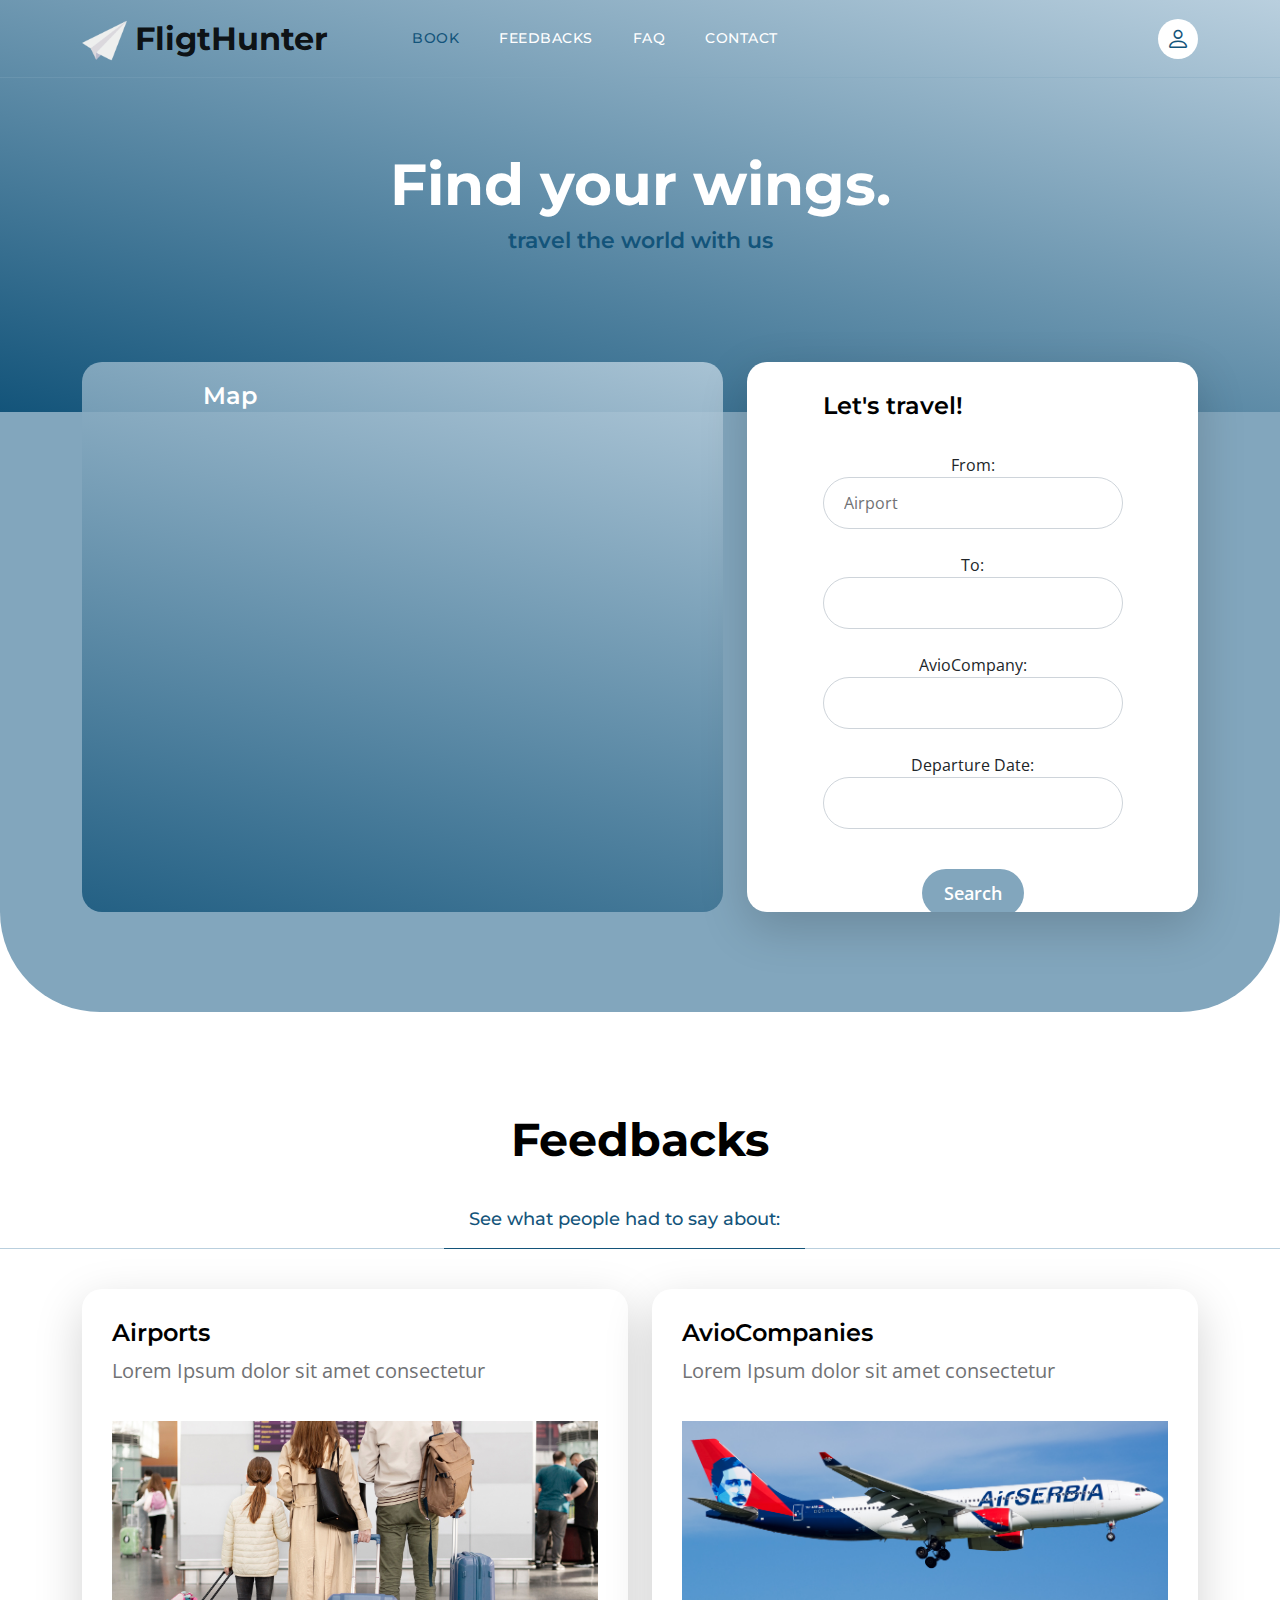
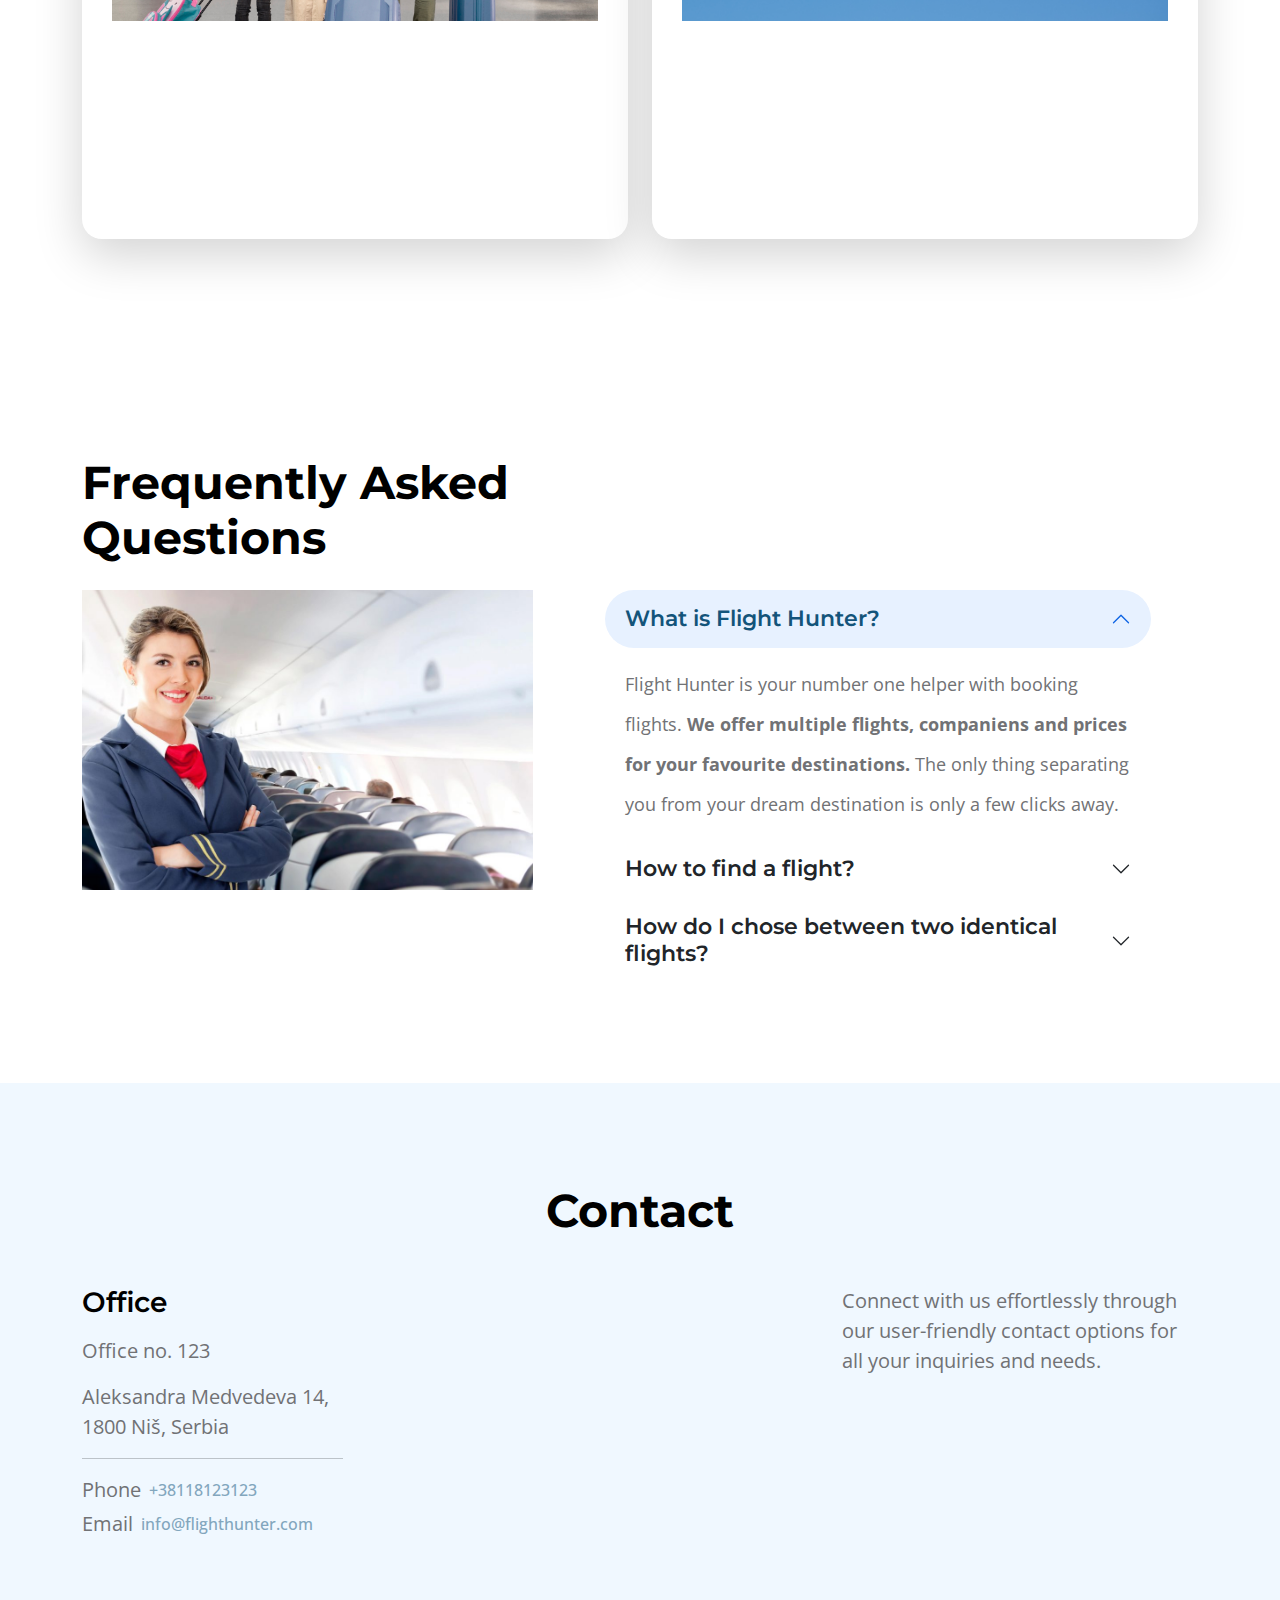
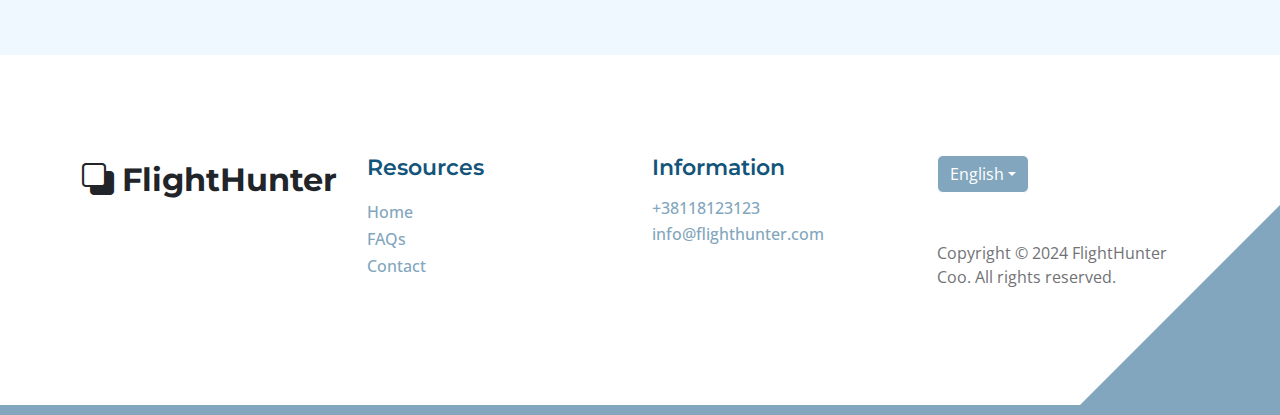
==== commit d97029f8: "Merge branch 'main' of https://github.com/LukaDj01/FlightHunter---WebApp" ====
--- a/Client/index.html
+++ b/Client/index.html
@@ -116,6 +116,65 @@
                 </div>
               </div>
             </section>
+
+
+            <!--Pregled feedbackova-->
+            <section class="explore-section section-padding" id="section_2">
+              <div class="container">
+                <div class="row">
+                  <div class="col-12 text-center">
+                    <h2 class="mb-4">Feedbacks</h1>
+                  </div>
+                </div>
+                </div>
+                <div class="container-fluid">
+                  <div class="row">
+                    <ul class="nav nav-tabs" id="myTab" role="tablist">                           
+                      <li class="nav-item" role="presentation">
+                        <button class="nav-link active" id="education-tab" data-bs-toggle="tab" data-bs-target="#education-tab-pane" type="button" role="tab" aria-controls="education-tab-pane" aria-selected="false">See what people had to say about:</button>
+                      </li>
+                    </ul>
+                  </div>
+                </div>
+                <div class="container">
+                    <div class="row">
+                        <div class="col-12">
+                            <!--Odabir airport ili kompanija-->
+                            <div class="tab-content" id="myTabContent">
+                                <div class="tab-pane fade show active" id="education-tab-pane" role="tabpanel" aria-labelledby="education-tab" tabindex="0">
+                                    <div class="row">
+                                        <div class="col-lg-6 col-md-6 col-12 mb-4 mb-lg-3">
+                                            <div class="custom-block bg-white shadow-lg">
+                                                <a href="feedbacksView.html" onclick="window.localStorage.setItem('feedback', 'airport')">
+                                                    <div class="d-flex">
+                                                        <div>
+                                                            <h5 class="mb-2">Airports</h5>
+                                                            <p class="mb-0">Lorem Ipsum dolor sit amet consectetur</p>
+                                                        </div>
+                                                    </div>
+                                                    <img src="images/airport.jpg" class="custom-block-image img-fluid" alt="">
+                                                </a>
+                                            </div>
+                                        </div>
+                                        <div class="col-lg-6 col-md-6 col-12">
+                                            <div class="custom-block bg-white shadow-lg">
+                                                <a href="feedbacksView.html" onclick="window.localStorage.setItem('feedback', 'avioCompany')">
+                                                    <div class="d-flex">
+                                                        <div>
+                                                            <h5 class="mb-2">AvioCompanies</h5>
+                                                            <p class="mb-0">Lorem Ipsum dolor sit amet consectetur</p>
+                                                        </div>
+                                                    </div>
+                                                    <img src="images/plane.jpeg" class="custom-block-image img-fluid" alt="">
+                                                </a>
+                                            </div>
+                                        </div>
+                                    </div>
+                                </div>
+                            </div>
+                    </div>
+                </div>
+            </section>
             
             <!--FAQ iskreno cisto filler-->
             <section class="faq-section section-padding" id="section_3">
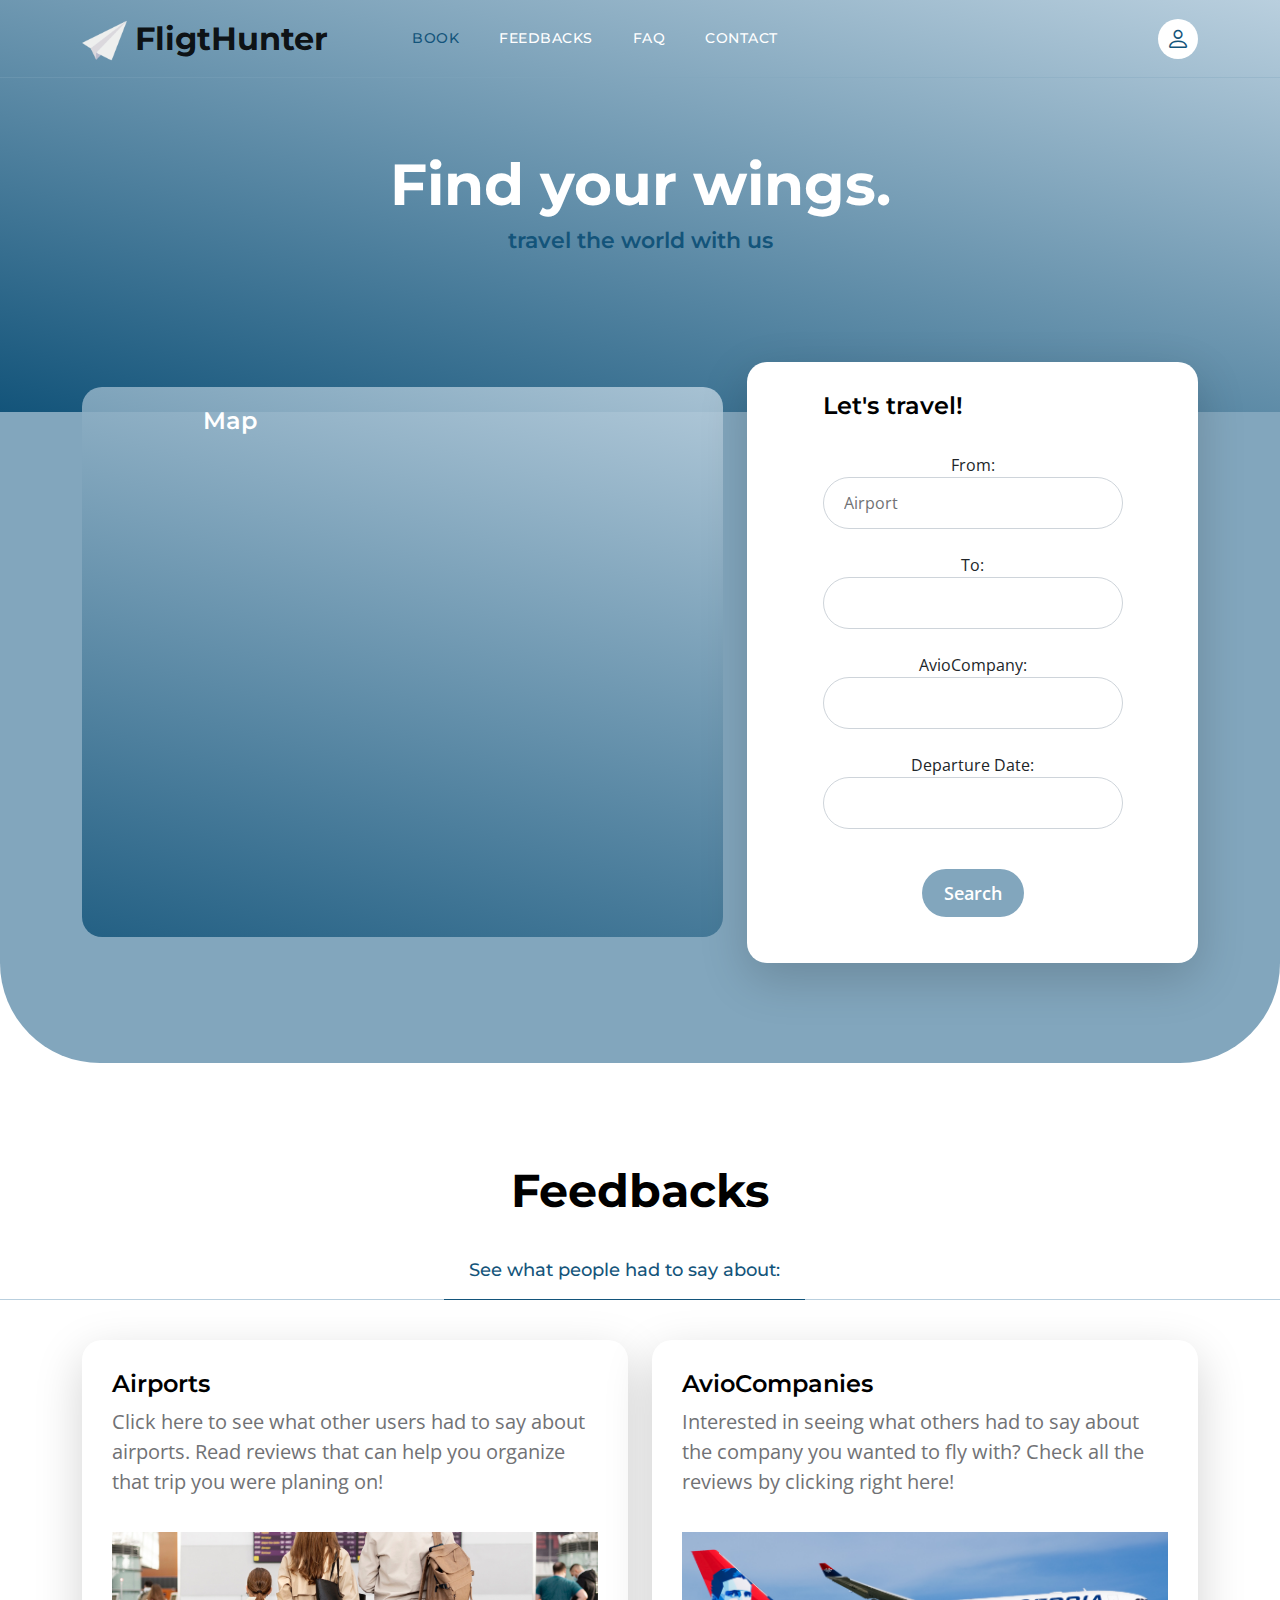
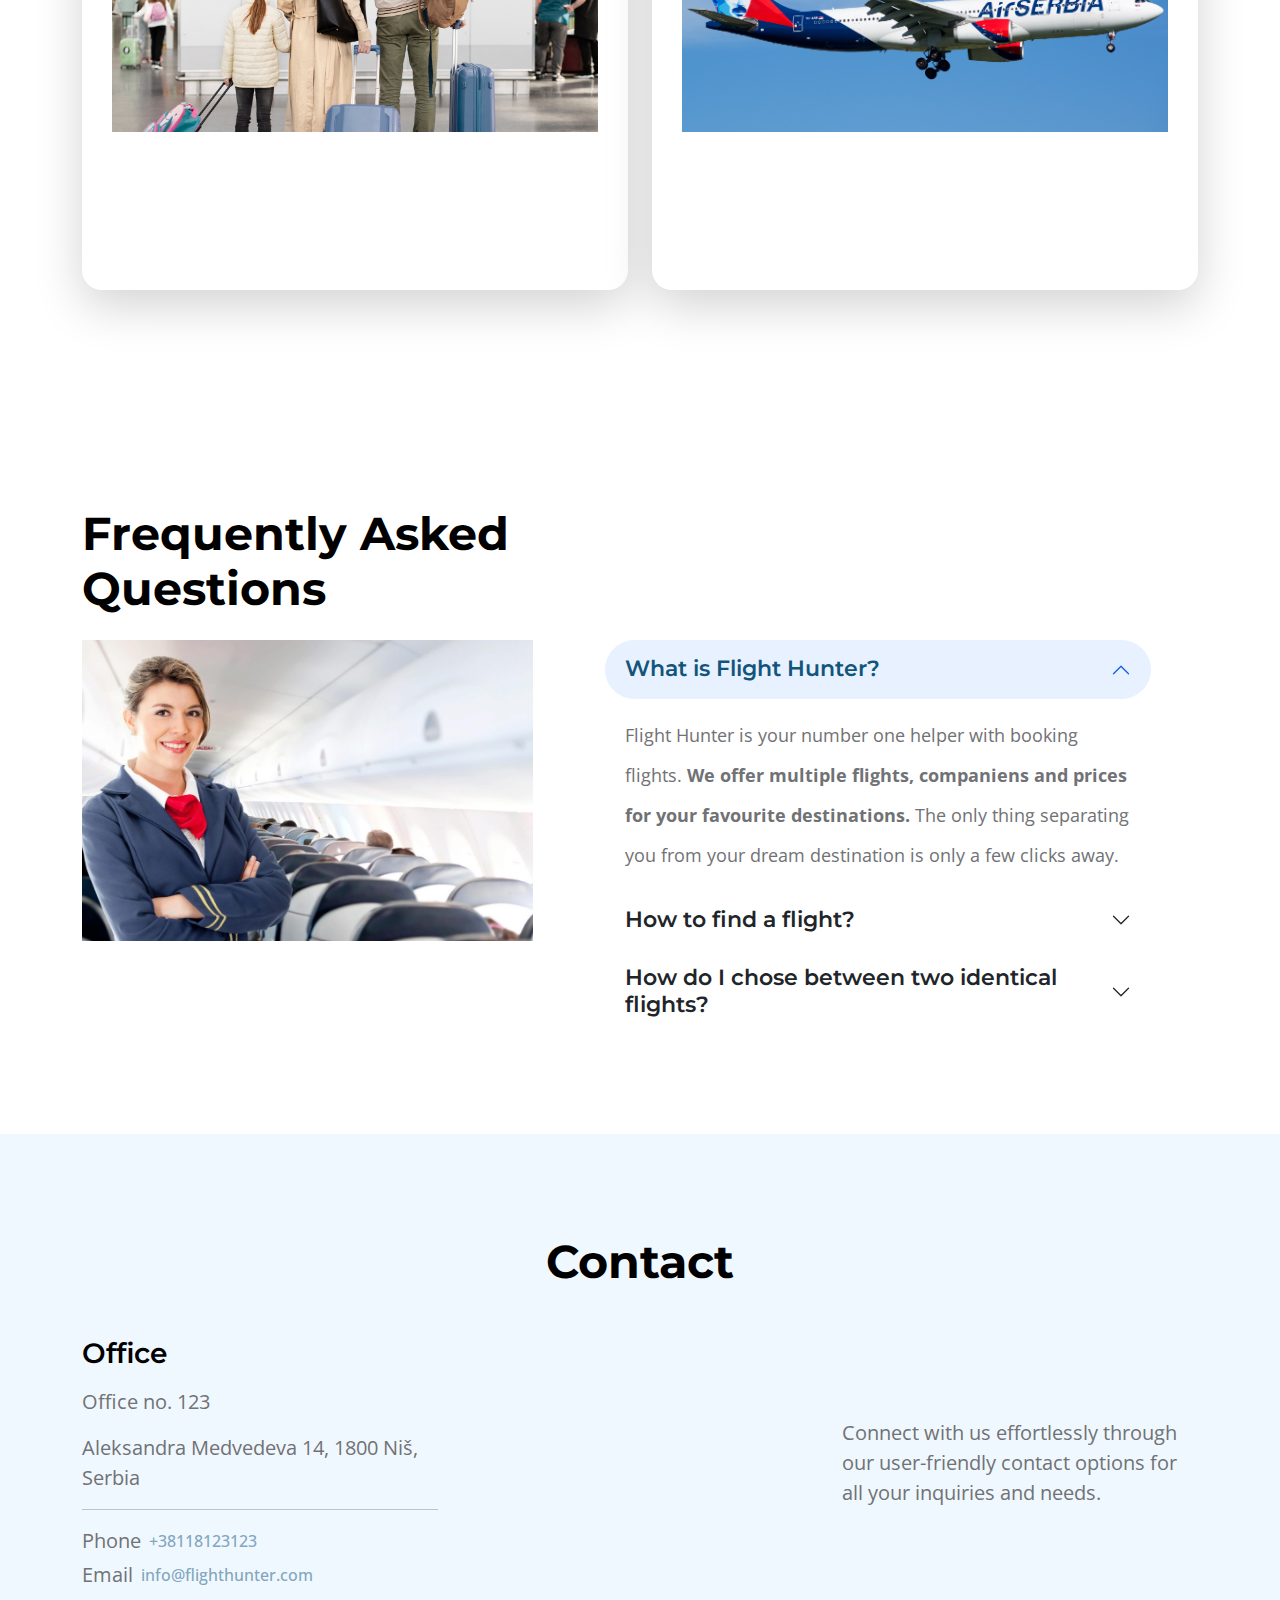
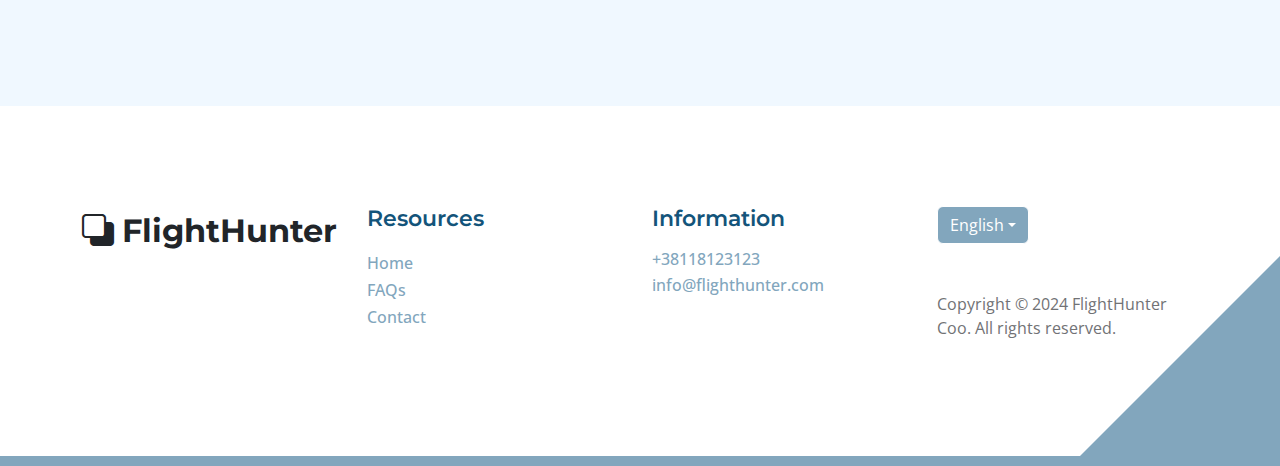
==== commit 09c8dd59: "prikaz feedbackova, index podesavanja" ====
--- a/Client/index.html
+++ b/Client/index.html
@@ -75,12 +75,11 @@
                     <div class="custom-block custom-block-overlay align-items-center">
                       <div class="d-flex flex-column h-100 align-items-center">
                         <div class="custom-block-overlay-text d-flex justify-content-center align-items-center">
-                          <div>
-                            <h5 class="text-white mb-2">Map</h5>
-                            <div>
-                              <!-- Adjusted width and height for the map -->
-                              <iframe class="google-map" src="https://www.google.com/maps/embed?pb=!1m14!1m12!1m3!1d15860239.074969538!2d19.918804495097728!3d56.38162179278152!2m3!1f0!2f0!3f0!3m2!1i1024!2i768!4f13.1!5e0!3m2!1sen!2srs!4v1704378277940!5m2!1sen!2srs" width="400" height="300" style="border:0;" allowfullscreen="" loading="lazy" referrerpolicy="no-referrer-when-downgrade"></iframe>
-                            </div>
+                          <div style="width: 400px;">
+                            <h5 class="text-white mb-2" style="margin-bottom: 50px;">Map</h5><br>
+                            <div class="map-container" style="width: 100%; max-width: 600px; overflow: hidden;">
+                              <iframe class="google-map" src="https://www.google.com/maps/embed?pb=!1m14!1m12!1m3!1d15860239.074969538!2d19.918804495097728!3d56.38162179278152!2m3!1f0!2f0!3f0!3m2!1i1024!2i768!4f13.1!5e0!3m2!1sen!2srs!4v1704378277940!5m2!1sen!2srs" width="400" height="400" style="border:0; max-width: 100%;" allowfullscreen="" loading="lazy" referrerpolicy="no-referrer-when-downgrade"></iframe>
+                          </div>
                           </div>
                         </div>
                         <div class="section-overlay"></div>
@@ -88,7 +87,7 @@
                     </div>
                   </div>
                   <div class="col-lg-5 col-12 mb-4 mb-lg-0">
-                    <div class="custom-block bg-white shadow-lg align-items-center">
+                    <div class="custom-block bg-white shadow-lg align-items-center" style="height: fit-content;">
                       <div class="d-flex flex-column align-items-center">
                         <div>
                           <h5 class="mb-2">Let's travel!</h5>
@@ -149,7 +148,7 @@
                                                     <div class="d-flex">
                                                         <div>
                                                             <h5 class="mb-2">Airports</h5>
-                                                            <p class="mb-0">Lorem Ipsum dolor sit amet consectetur</p>
+                                                            <p class="mb-0">Click here to see what other users had to say about airports. Read reviews that can help you organize that trip you were planing on!</p>
                                                         </div>
                                                     </div>
                                                     <img src="images/airport.jpg" class="custom-block-image img-fluid" alt="">
@@ -162,7 +161,7 @@
                                                     <div class="d-flex">
                                                         <div>
                                                             <h5 class="mb-2">AvioCompanies</h5>
-                                                            <p class="mb-0">Lorem Ipsum dolor sit amet consectetur</p>
+                                                            <p class="mb-0">Interested in seeing what others had to say about the company you wanted to fly with? Check all the reviews by clicking right here!</p>
                                                         </div>
                                                     </div>
                                                     <img src="images/plane.jpeg" class="custom-block-image img-fluid" alt="">
@@ -244,7 +243,7 @@
                 <h2 class="mb-5">Contact</h2>
             </div>
 
-            <div class="col-lg-3 col-md-6 col-12 mb-3 mb-lg- mb-md-0">
+            <div class="col-lg-4 col-md-6 col-12 mb-3 mb-lg- mb-md-0">
                 <h4 class="mb-3">Office</h4>
                 <p>Office no. 123</p>
                 <p>Aleksandra Medvedeva 14, 1800 Niš, Serbia</p>
@@ -259,11 +258,11 @@
                 </p>
             </div>
 
-            <div class="col-lg-5 col-12 mb-4 mb-lg-0">
+            <div class="col-lg-4 col-12 mb-4 mb-lg-0">
                 <iframe class="google-map" src="https://www.google.com/maps/embed?pb=!1m18!1m12!1m3!1d3442.615912455868!2d21.892436166483307!3d43.33043360815552!2m3!1f0!2f0!3f0!3m2!1i1024!2i768!4f13.1!3m3!1m2!1s0x4755b733e02e006f%3A0x2fd8f95c1eacfcfb!2sFaculty%20of%20Electronic%20Engineering!5e1!3m2!1sen!2srs!4v1704380879440!5m2!1sen!2srs" width="100%" height="250" style="border:0;" allowfullscreen="" loading="lazy" referrerpolicy="no-referrer-when-downgrade"></iframe>
             </div>
 
-            <div class="col-lg-4 col-md-6 col-12 mx-auto">
+            <div class="col-lg-4 col-md-6 col-12 mx-auto d-flex align-items-center ">
                 <p>Connect with us effortlessly through our user-friendly contact options for all your inquiries and needs.</p>
             </div>
         </div>
--- a/Client/css/style.css
+++ b/Client/css/style.css
@@ -572,12 +572,18 @@
   padding: 10px;
   
 }
+.feedback-container1 {
+  display: flex;
+  flex-direction: column;
+  white-space: nowrap;
+  padding: 10px;
+  overflow-y: auto; 
+}
 .feedback-items {
   flex: 0 0 auto;
-  width:98%; 
-  height: 20%;
-  margin-right: 10px;
-  border: 1px solid #ccc; 
+  width: 98%;
+  margin-bottom: 10px; /* Use margin-bottom instead of margin-right */
+  border: 1px solid #ccc;
   padding: 10px;
   
 }
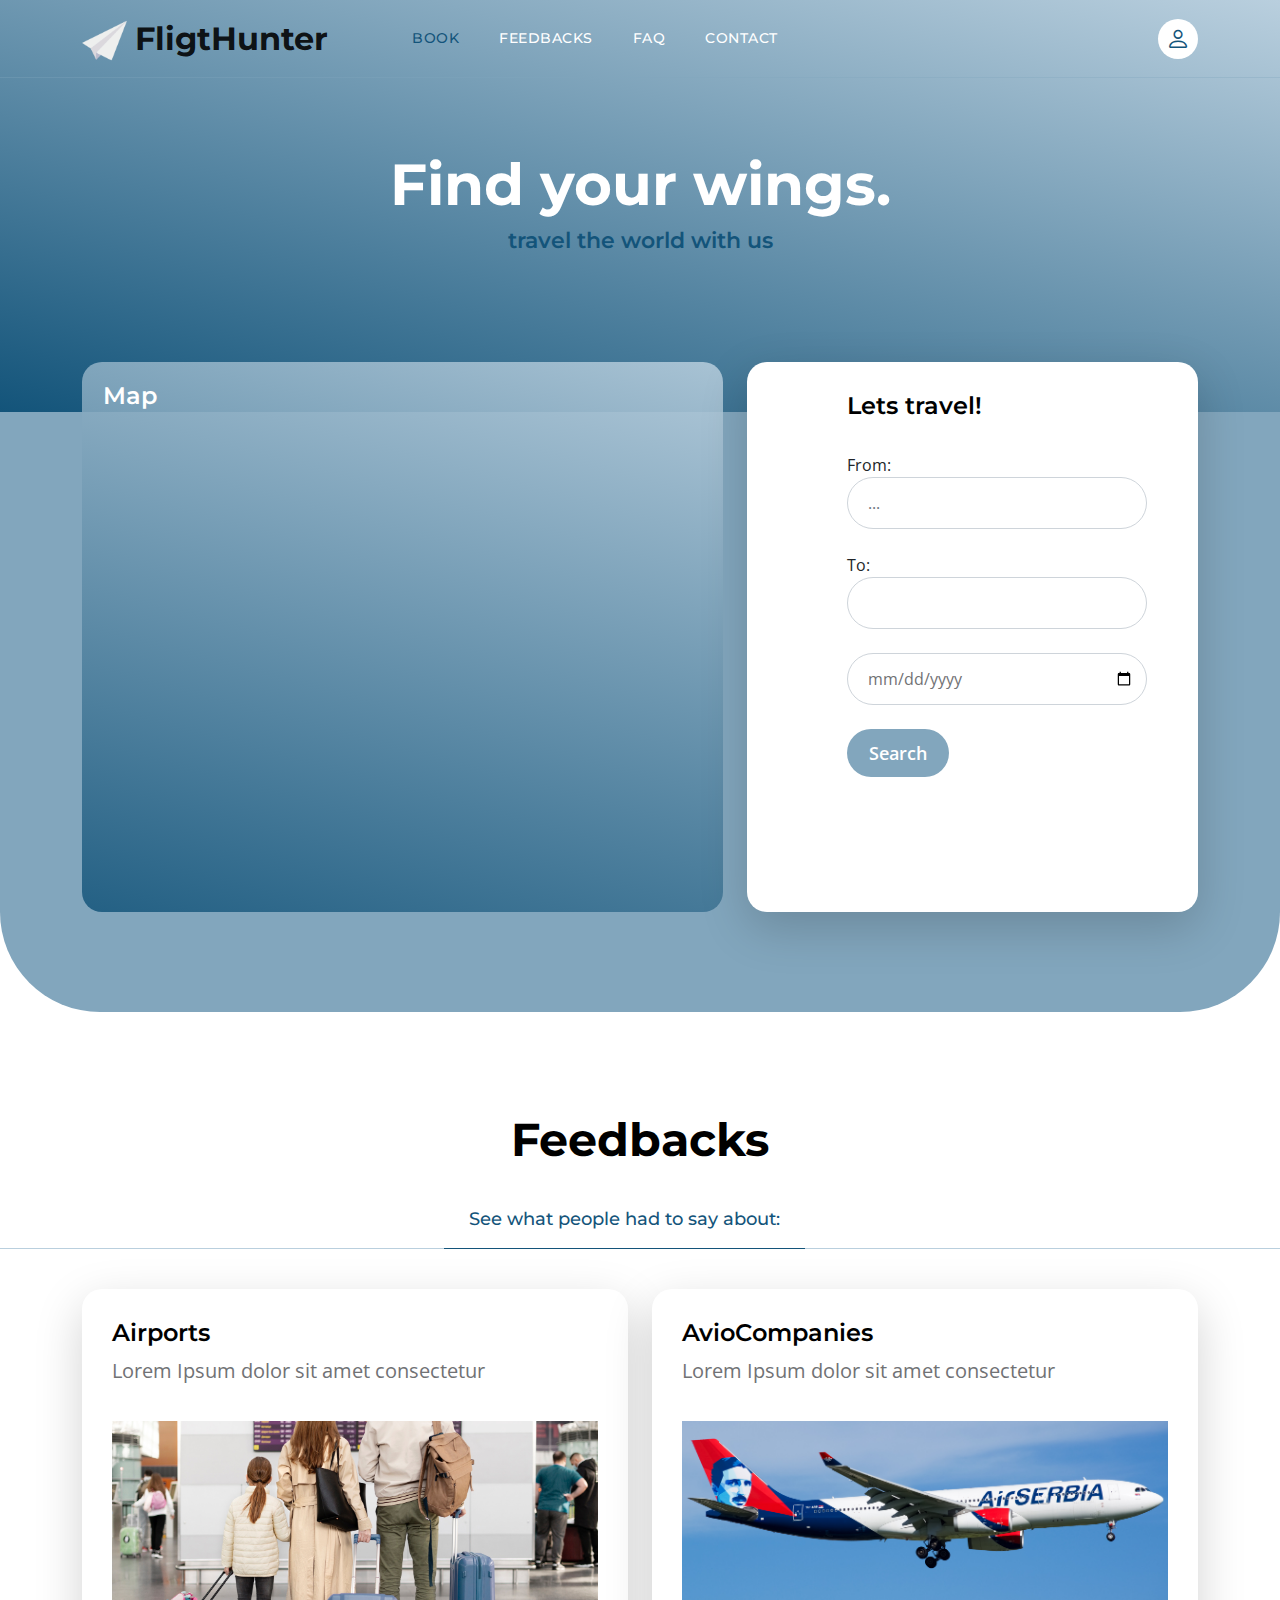
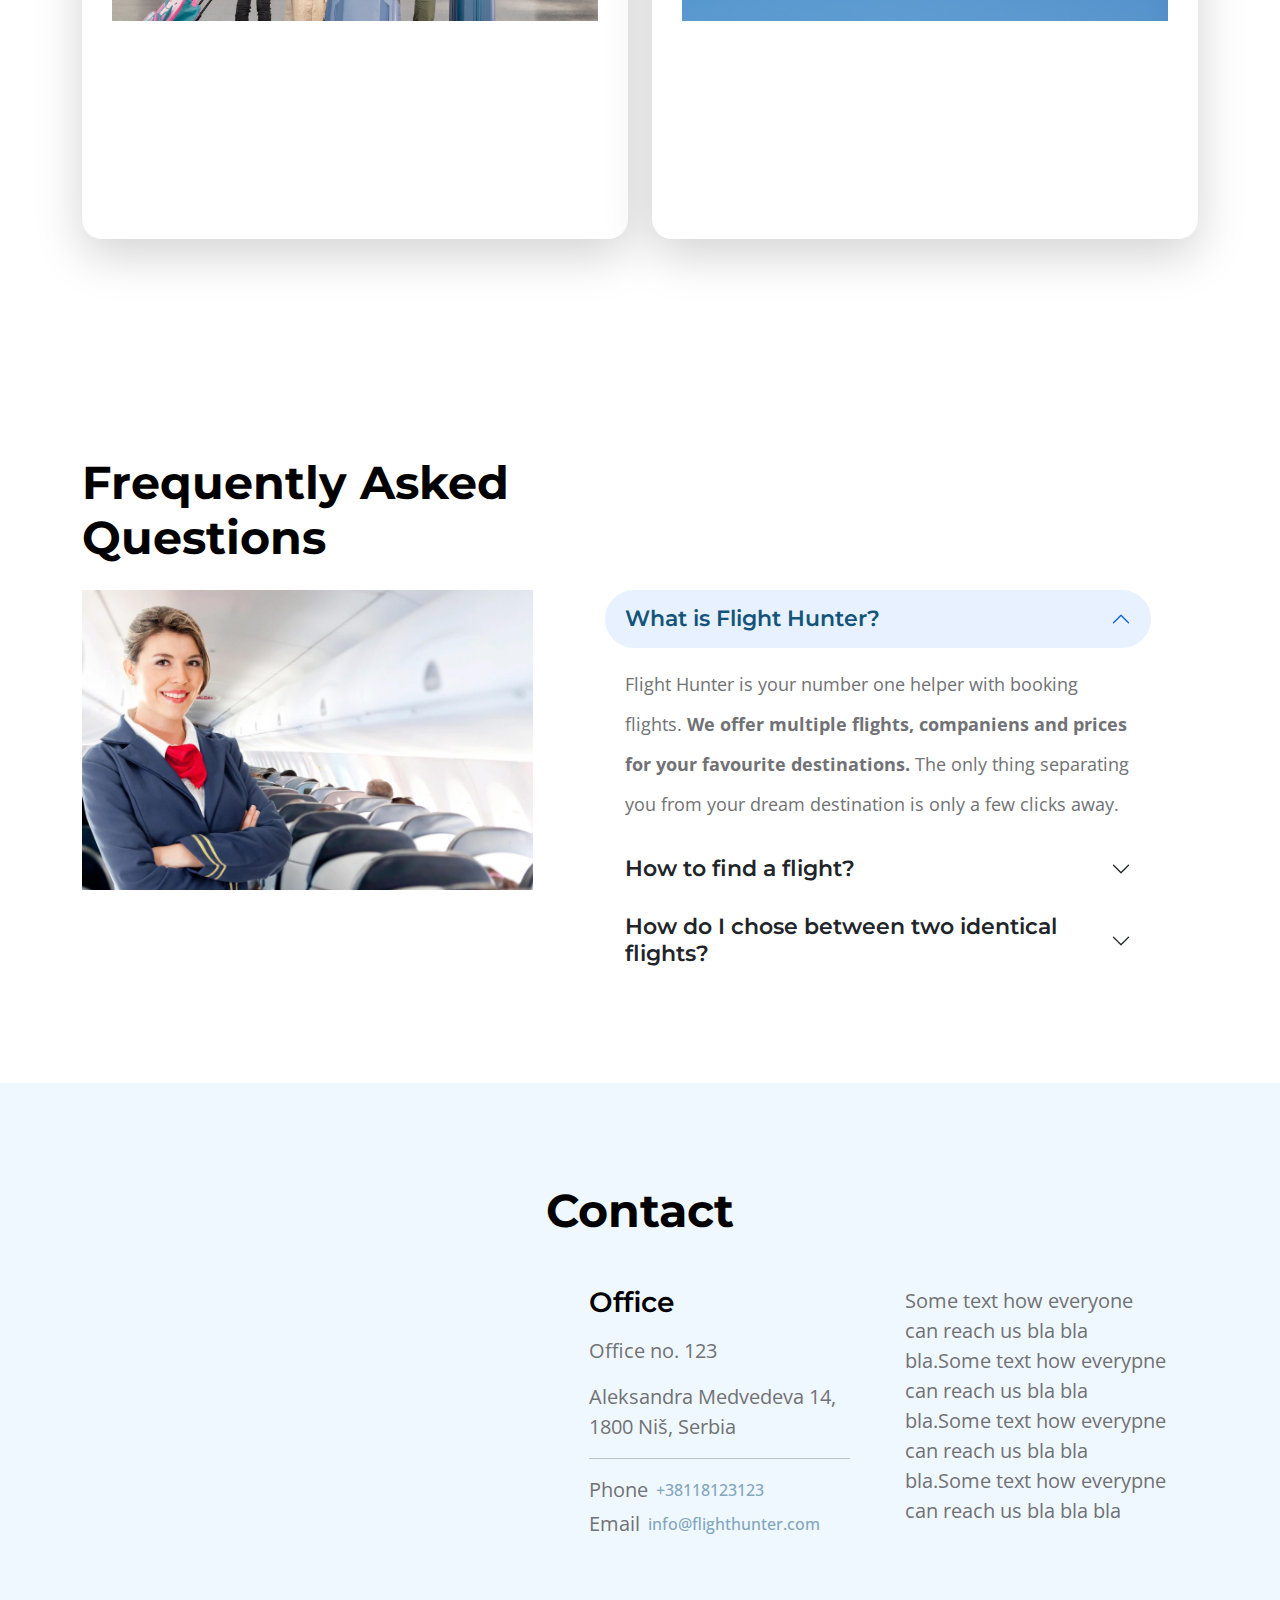
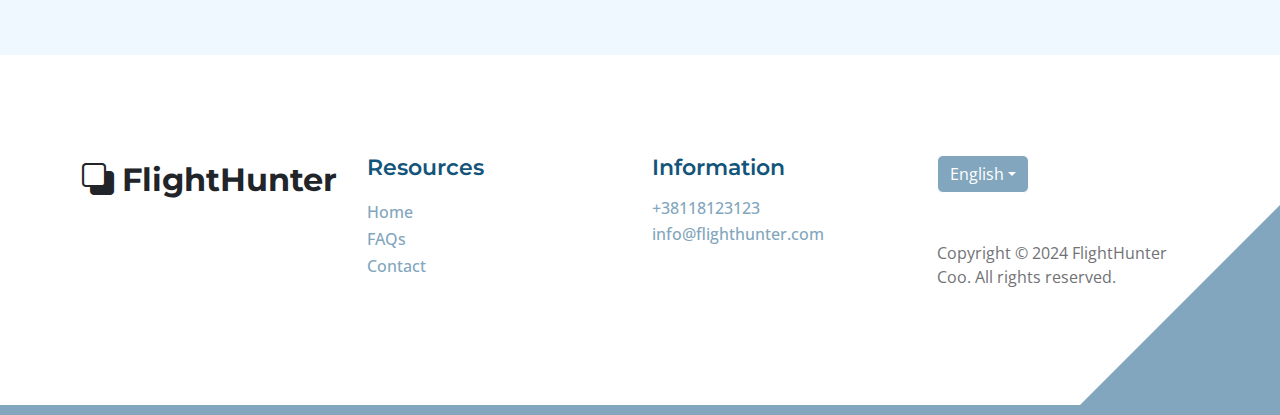
==== commit 69b86c40: "." ====
--- a/Client/index.html
+++ b/Client/index.html
@@ -75,11 +75,11 @@
                     <div class="custom-block custom-block-overlay align-items-center">
                       <div class="d-flex flex-column h-100 align-items-center">
                         <div class="custom-block-overlay-text d-flex justify-content-center align-items-center">
-                          <div style="width: 400px;">
-                            <h5 class="text-white mb-2" style="margin-bottom: 50px;">Map</h5><br>
-                            <div class="map-container" style="width: 100%; max-width: 600px; overflow: hidden;">
-                              <iframe class="google-map" src="https://www.google.com/maps/embed?pb=!1m14!1m12!1m3!1d15860239.074969538!2d19.918804495097728!3d56.38162179278152!2m3!1f0!2f0!3f0!3m2!1i1024!2i768!4f13.1!5e0!3m2!1sen!2srs!4v1704378277940!5m2!1sen!2srs" width="400" height="400" style="border:0; max-width: 100%;" allowfullscreen="" loading="lazy" referrerpolicy="no-referrer-when-downgrade"></iframe>
-                          </div>
+                          <div>
+                            <h5 class="text-white mb-2">Map</h5>
+                              <div>
+                                <iframe class="google-map" src="https://www.google.com/maps/embed?pb=!1m14!1m12!1m3!1d15860239.074969538!2d19.918804495097728!3d56.38162179278152!2m3!1f0!2f0!3f0!3m2!1i1024!2i768!4f13.1!5e0!3m2!1sen!2srs!4v1704378277940!5m2!1sen!2srs" width="600" height="450" style="border:0;" allowfullscreen="" loading="lazy" referrerpolicy="no-referrer-when-downgrade"></iframe>
+                              </div>
                           </div>
                         </div>
                         <div class="section-overlay"></div>
@@ -87,36 +87,28 @@
                     </div>
                   </div>
                   <div class="col-lg-5 col-12 mb-4 mb-lg-0">
-                    <div class="custom-block bg-white shadow-lg align-items-center" style="height: fit-content;">
-                      <div class="d-flex flex-column align-items-center">
-                        <div>
-                          <h5 class="mb-2">Let's travel!</h5>
-                          <div class="form-group text-center">
+                    <div class="custom-block bg-white shadow-lg align-items-center">
+                      <div class="d-flex align-items-center">
+                        <div style="margin-left: 70px;"> 
+                          <h5 class="mb-2">Lets travel!</h5>
+                          <div>
                             <form method="get" class="custom-form mt-4 pt-2 mb-lg-0 mb-5 mb-lg-3" role="search">
-                              
                               <label for="from">From:</label>
-                              <select type="text" class="form-control takeOffField" id="from" name="from" placeholder="..." style="width: 300px;"></select>
+                              <input type="text" class="form-control takeOff" id="from" name="from" placeholder="..." style="width: 300px;">
                               <label for="to">To:</label><br>
-                              <select  type="text" class="form-control landField" id="to" name="to" placeholder="..."></select>
-                              <label for="to">AvioCompany:</label><br>
-                              <select type="text" class="form-control avioCompanyField" id="avioCompany" name="avioCompany" placeholder="..." style="width: 300px;"></select>
+                              <select  type="text" class="form-control land" id="to" name="to" placeholder="..."><br>
                               <label for="departureDate">Departure Date:</label><br>
-                              <select type="text" class="form-control dateField" id="departureDate" name="departureDate" placeholder="..." style="width: 300px;"></select>
-                  
-                              <input type="button" class="custom-btn mt-3 searchBtn" value="Search">
-                            </form>
+                              <input type="date" class="form-control date" id="departureDate" placeholder="departureDate">
+                              <input type="button" class="custom-btn" value="Search">                                               
+                            </form> 
                           </div>
                         </div>
-                      </div>
-                    </div>
-                  </div>
-                  
-                  
+                      </div>                              
+                    </div>
+                  </div>
                 </div>
               </div>
             </section>
-
-
             <!--Pregled feedbackova-->
             <section class="explore-section section-padding" id="section_2">
               <div class="container">
@@ -148,7 +140,7 @@
                                                     <div class="d-flex">
                                                         <div>
                                                             <h5 class="mb-2">Airports</h5>
-                                                            <p class="mb-0">Click here to see what other users had to say about airports. Read reviews that can help you organize that trip you were planing on!</p>
+                                                            <p class="mb-0">Lorem Ipsum dolor sit amet consectetur</p>
                                                         </div>
                                                     </div>
                                                     <img src="images/airport.jpg" class="custom-block-image img-fluid" alt="">
@@ -157,11 +149,11 @@
                                         </div>
                                         <div class="col-lg-6 col-md-6 col-12">
                                             <div class="custom-block bg-white shadow-lg">
-                                                <a href="feedbacksView.html" onclick="window.localStorage.setItem('feedback', 'avioCompany')">
+                                                <a href="feedbackView.html">
                                                     <div class="d-flex">
                                                         <div>
                                                             <h5 class="mb-2">AvioCompanies</h5>
-                                                            <p class="mb-0">Interested in seeing what others had to say about the company you wanted to fly with? Check all the reviews by clicking right here!</p>
+                                                            <p class="mb-0">Lorem Ipsum dolor sit amet consectetur</p>
                                                         </div>
                                                     </div>
                                                     <img src="images/plane.jpeg" class="custom-block-image img-fluid" alt="">
@@ -174,7 +166,6 @@
                     </div>
                 </div>
             </section>
-            
             <!--FAQ iskreno cisto filler-->
             <section class="faq-section section-padding" id="section_3">
                 <div class="container">
@@ -213,7 +204,7 @@
 
                                     <div id="collapseTwo" class="accordion-collapse collapse" aria-labelledby="headingTwo" data-bs-parent="#accordionExample">
                                         <div class="accordion-body">
-                                          Discover your next flight seamlessly with our intuitive search feature – your gateway to hassle-free travel planning
+                                            ............. <strong>!!!</strong> ................................................................................
                                         </div>
                                     </div>
                                 </div>
@@ -236,39 +227,42 @@
                 </div>
             </section>
             <!--KOntakt, isto filler-->
-   <section class="contact-section section-padding section-bg" id="section_4">
-    <div class="container">
-        <div class="row">
-            <div class="col-lg-12 col-12 text-center">
-                <h2 class="mb-5">Contact</h2>
-            </div>
-
-            <div class="col-lg-4 col-md-6 col-12 mb-3 mb-lg- mb-md-0">
-                <h4 class="mb-3">Office</h4>
-                <p>Office no. 123</p>
-                <p>Aleksandra Medvedeva 14, 1800 Niš, Serbia</p>
-                <hr>
-                <p class="d-flex align-items-center mb-1">
-                    <span class="me-2">Phone</span>
-                    <a href="tel: +38118123123" class="site-footer-link">+38118123123</a>
-                </p>
-                <p class="d-flex align-items-center">
-                    <span class="me-2">Email</span>
-                    <a href="mailto:info@lighthunter.com" class="site-footer-link">info@flighthunter.com</a>
-                </p>
-            </div>
-
-            <div class="col-lg-4 col-12 mb-4 mb-lg-0">
-                <iframe class="google-map" src="https://www.google.com/maps/embed?pb=!1m18!1m12!1m3!1d3442.615912455868!2d21.892436166483307!3d43.33043360815552!2m3!1f0!2f0!3f0!3m2!1i1024!2i768!4f13.1!3m3!1m2!1s0x4755b733e02e006f%3A0x2fd8f95c1eacfcfb!2sFaculty%20of%20Electronic%20Engineering!5e1!3m2!1sen!2srs!4v1704380879440!5m2!1sen!2srs" width="100%" height="250" style="border:0;" allowfullscreen="" loading="lazy" referrerpolicy="no-referrer-when-downgrade"></iframe>
-            </div>
-
-            <div class="col-lg-4 col-md-6 col-12 mx-auto d-flex align-items-center ">
-                <p>Connect with us effortlessly through our user-friendly contact options for all your inquiries and needs.</p>
-            </div>
-        </div>
-    </div>
-</section>
-
+            <section class="contact-section section-padding section-bg" id="section_4">
+                <div class="container">
+                    <div class="row">
+                        <div class="col-lg-12 col-12 text-center">
+                            <h2 class="mb-5">Contact</h2>
+                        </div>
+
+                        <div class="col-lg-5 col-12 mb-4 mb-lg-0">
+                            <iframe class="google-map" src="https://www.google.com/maps/embed?pb=!1m18!1m12!1m3!1d3442.615912455868!2d21.892436166483307!3d43.33043360815552!2m3!1f0!2f0!3f0!3m2!1i1024!2i768!4f13.1!3m3!1m2!1s0x4755b733e02e006f%3A0x2fd8f95c1eacfcfb!2sFaculty%20of%20Electronic%20Engineering!5e1!3m2!1sen!2srs!4v1704380879440!5m2!1sen!2srs" width="500" height="250" style="border:0;" allowfullscreen="" loading="lazy" referrerpolicy="no-referrer-when-downgrade"></iframe>
+                        </div>
+                        <div class="col-lg-3 col-md-6 col-12 mb-3 mb-lg- mb-md-0 ms-auto">
+                            <h4 class="mb-3">Office</h4>
+                            <p>Office no. 123</p>
+                            <p>Aleksandra Medvedeva 14, 1800 Niš, Serbia</p>
+                            <hr>
+                            <p class="d-flex align-items-center mb-1">
+                                <span class="me-2">Phone</span>
+
+                                <a href="tel: +38118123123" class="site-footer-link">
+                                    +38118123123
+                                </a>
+                            </p>
+                            <p class="d-flex align-items-center">
+                                <span class="me-2">Email</span>
+                                <a href="mailto:info@lighthunter.com" class="site-footer-link">
+                                    info@flighthunter.com
+                                </a>
+                            </p>
+                        </div>
+                        <div class="col-lg-3 col-md-6 col-12 mx-auto">
+                            <p>Some text how everyone can reach us bla bla bla.Some text how everypne can reach us bla bla bla.Some text how everypne can reach us bla bla bla.Some text how everypne can reach us bla bla bla</p>                           
+                        </div>
+                    </div>
+                </div>
+            </section>
+        </main>
 
 <footer class="site-footer section-padding">
             <div class="container">
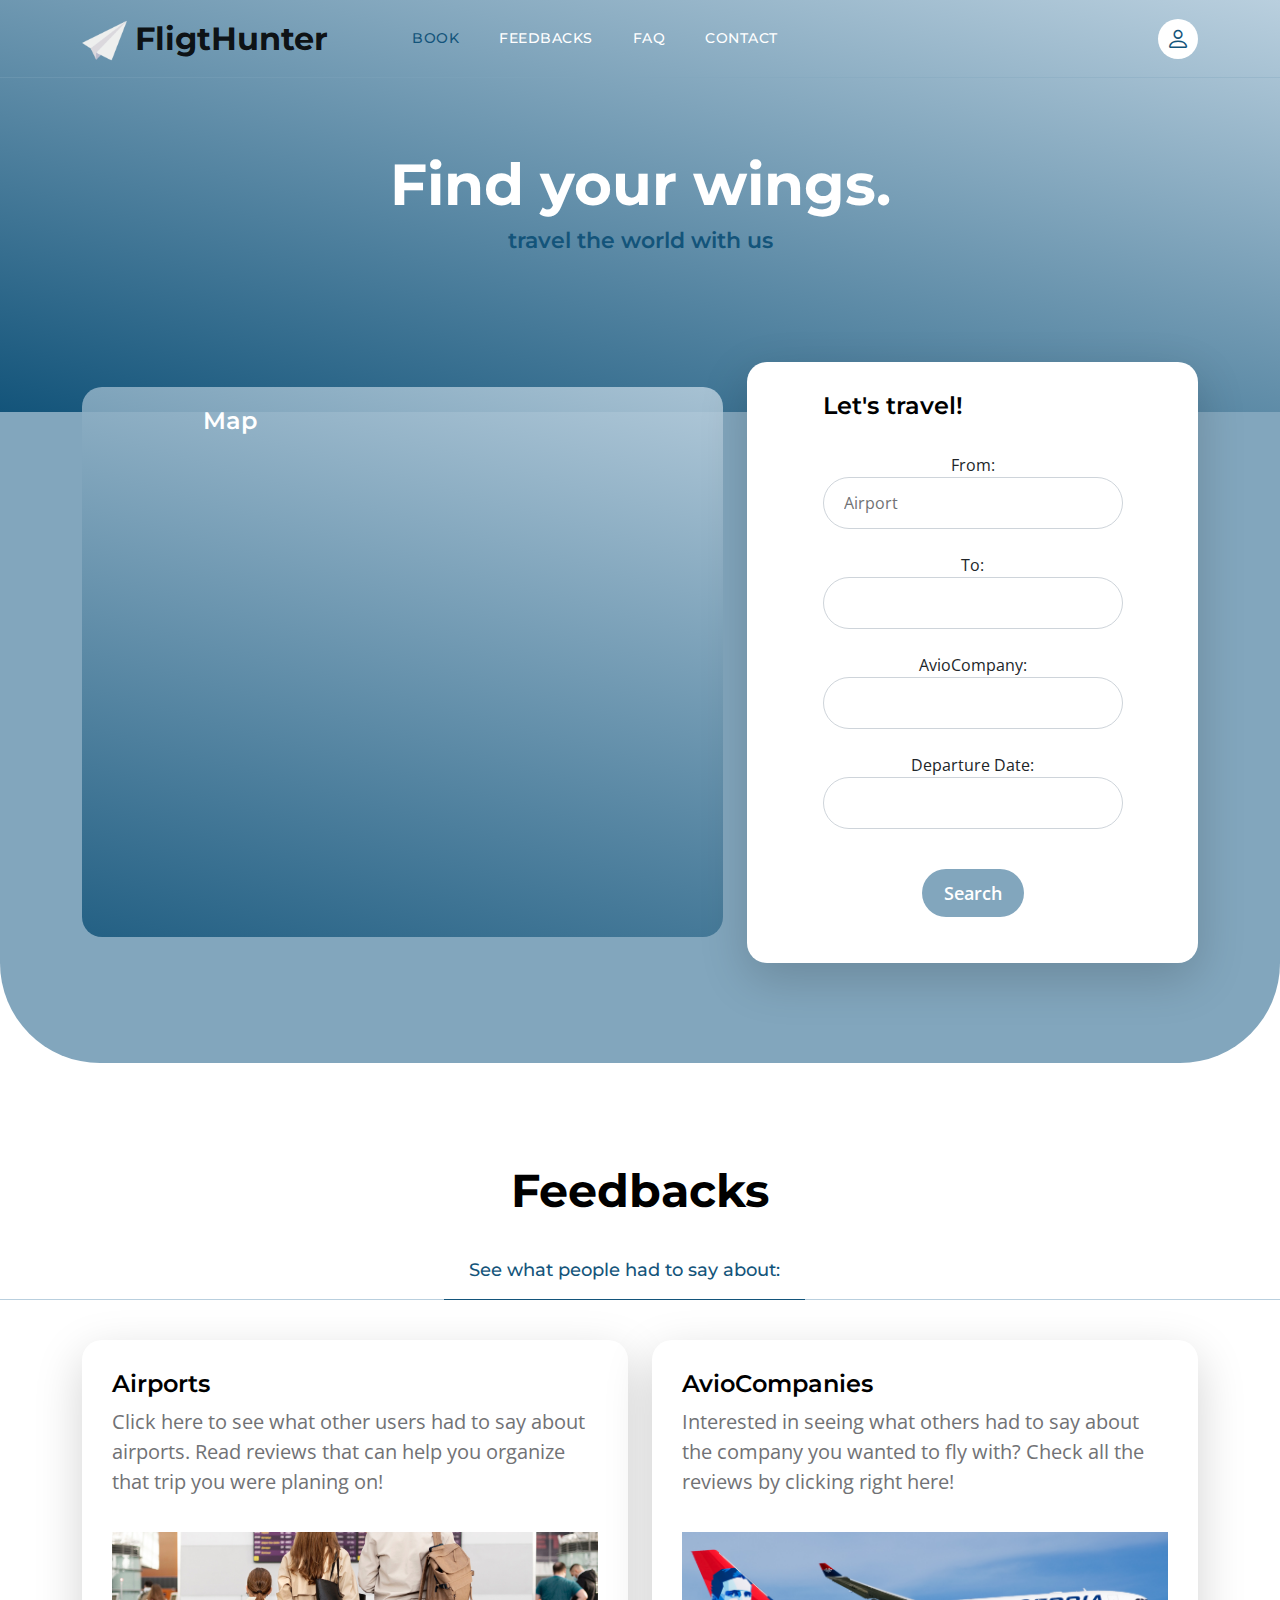
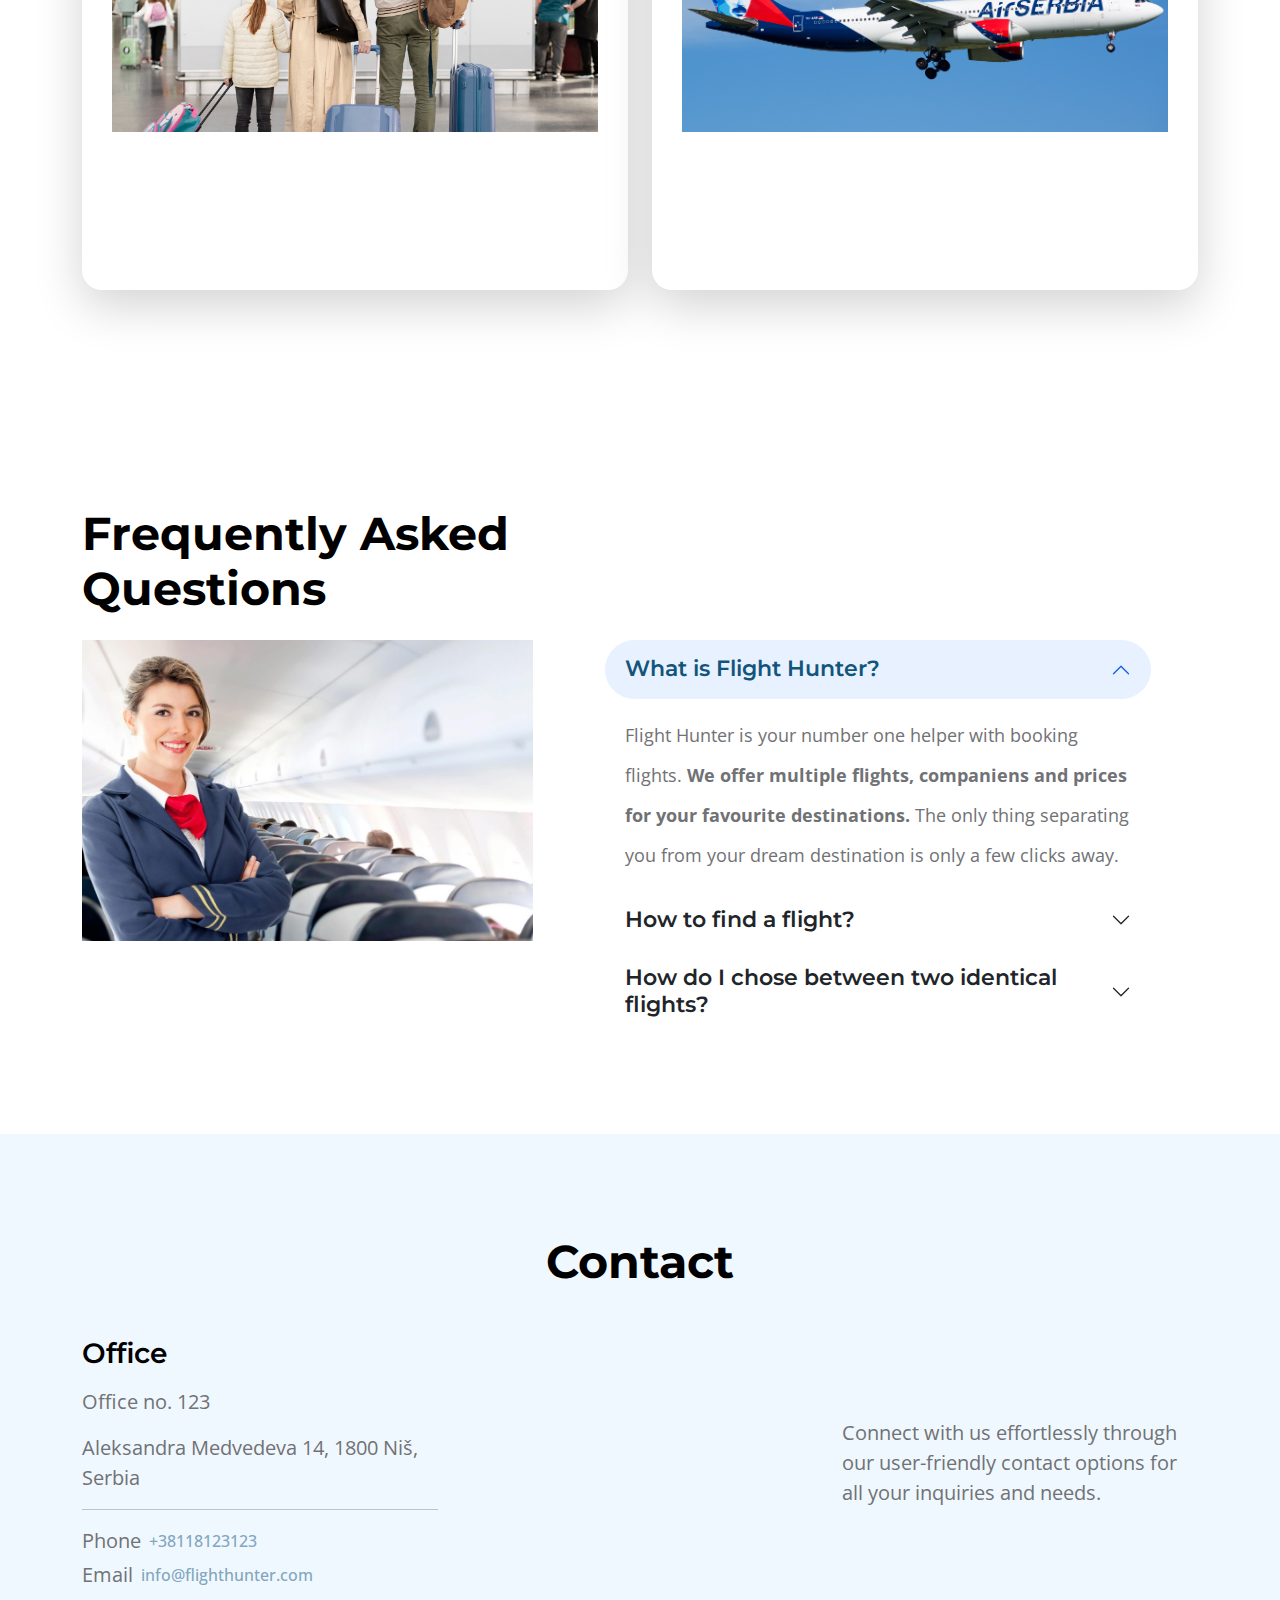
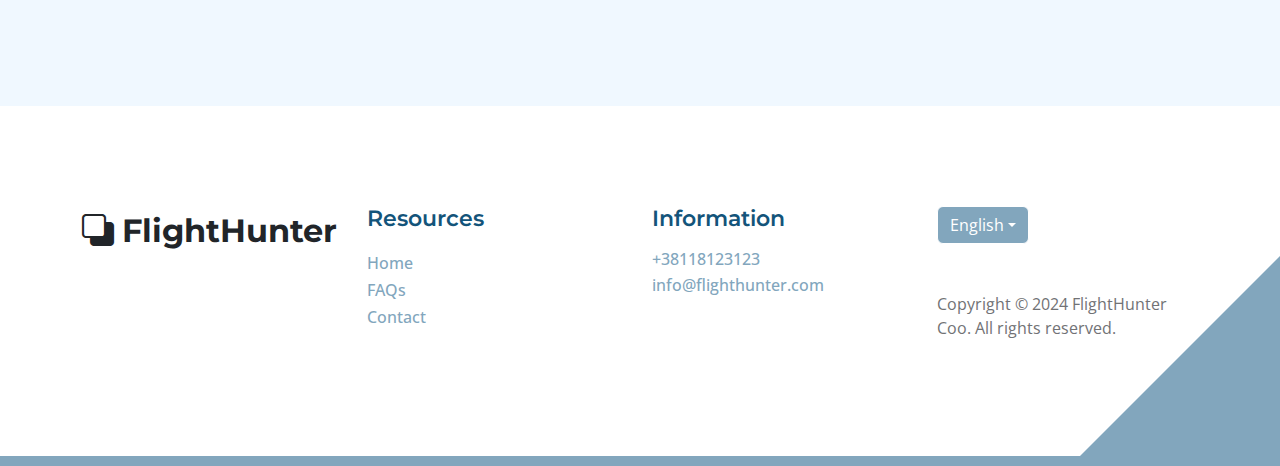
==== commit ba957e02: "Merge branch 'main' of https://github.com/LukaDj01/FlightHunter---WebApp" ====
--- a/Client/index.html
+++ b/Client/index.html
@@ -23,7 +23,7 @@
                   <span>FligtHunter</span>
                 </a>
                 <div class="d-lg-none ms-auto me-4">
-                  <a href="#top" class="navbar-icon bi-person smoothscroll"></a>
+                  <a class="navbar-icon bi-person smoothscroll"></a>
                 </div>
                 <button class="navbar-toggler" type="button" data-bs-toggle="collapse" data-bs-target="#navbarNav" aria-controls="navbarNav" aria-expanded="false" aria-label="Toggle navigation">
                   <span class="navbar-toggler-icon"></span>
@@ -75,11 +75,11 @@
                     <div class="custom-block custom-block-overlay align-items-center">
                       <div class="d-flex flex-column h-100 align-items-center">
                         <div class="custom-block-overlay-text d-flex justify-content-center align-items-center">
-                          <div>
-                            <h5 class="text-white mb-2">Map</h5>
-                              <div>
-                                <iframe class="google-map" src="https://www.google.com/maps/embed?pb=!1m14!1m12!1m3!1d15860239.074969538!2d19.918804495097728!3d56.38162179278152!2m3!1f0!2f0!3f0!3m2!1i1024!2i768!4f13.1!5e0!3m2!1sen!2srs!4v1704378277940!5m2!1sen!2srs" width="600" height="450" style="border:0;" allowfullscreen="" loading="lazy" referrerpolicy="no-referrer-when-downgrade"></iframe>
-                              </div>
+                          <div style="width: 400px;">
+                            <h5 class="text-white mb-2" style="margin-bottom: 50px;">Map</h5><br>
+                            <div class="map-container" style="width: 100%; max-width: 600px; overflow: hidden;">
+                              <iframe class="google-map" src="https://www.google.com/maps/embed?pb=!1m14!1m12!1m3!1d15860239.074969538!2d19.918804495097728!3d56.38162179278152!2m3!1f0!2f0!3f0!3m2!1i1024!2i768!4f13.1!5e0!3m2!1sen!2srs!4v1704378277940!5m2!1sen!2srs" width="400" height="400" style="border:0; max-width: 100%;" allowfullscreen="" loading="lazy" referrerpolicy="no-referrer-when-downgrade"></iframe>
+                          </div>
                           </div>
                         </div>
                         <div class="section-overlay"></div>
@@ -87,28 +87,36 @@
                     </div>
                   </div>
                   <div class="col-lg-5 col-12 mb-4 mb-lg-0">
-                    <div class="custom-block bg-white shadow-lg align-items-center">
-                      <div class="d-flex align-items-center">
-                        <div style="margin-left: 70px;"> 
-                          <h5 class="mb-2">Lets travel!</h5>
-                          <div>
+                    <div class="custom-block bg-white shadow-lg align-items-center" style="height: fit-content;">
+                      <div class="d-flex flex-column align-items-center">
+                        <div>
+                          <h5 class="mb-2">Let's travel!</h5>
+                          <div class="form-group text-center">
                             <form method="get" class="custom-form mt-4 pt-2 mb-lg-0 mb-5 mb-lg-3" role="search">
+                              
                               <label for="from">From:</label>
-                              <input type="text" class="form-control takeOff" id="from" name="from" placeholder="..." style="width: 300px;">
+                              <select type="text" class="form-control takeOffField" id="from" name="from" placeholder="..." style="width: 300px;"></select>
                               <label for="to">To:</label><br>
-                              <select  type="text" class="form-control land" id="to" name="to" placeholder="..."><br>
+                              <select  type="text" class="form-control landField" id="to" name="to" placeholder="..."></select>
+                              <label for="to">AvioCompany:</label><br>
+                              <select type="text" class="form-control avioCompanyField" id="avioCompany" name="avioCompany" placeholder="..." style="width: 300px;"></select>
                               <label for="departureDate">Departure Date:</label><br>
-                              <input type="date" class="form-control date" id="departureDate" placeholder="departureDate">
-                              <input type="button" class="custom-btn" value="Search">                                               
-                            </form> 
+                              <select type="text" class="form-control dateField" id="departureDate" name="departureDate" placeholder="..." style="width: 300px;"></select>
+                  
+                              <input type="button" class="custom-btn mt-3 searchBtn" value="Search">
+                            </form>
                           </div>
                         </div>
-                      </div>                              
-                    </div>
-                  </div>
+                      </div>
+                    </div>
+                  </div>
+                  
+                  
                 </div>
               </div>
             </section>
+
+
             <!--Pregled feedbackova-->
             <section class="explore-section section-padding" id="section_2">
               <div class="container">
@@ -140,7 +148,7 @@
                                                     <div class="d-flex">
                                                         <div>
                                                             <h5 class="mb-2">Airports</h5>
-                                                            <p class="mb-0">Lorem Ipsum dolor sit amet consectetur</p>
+                                                            <p class="mb-0">Click here to see what other users had to say about airports. Read reviews that can help you organize that trip you were planing on!</p>
                                                         </div>
                                                     </div>
                                                     <img src="images/airport.jpg" class="custom-block-image img-fluid" alt="">
@@ -149,11 +157,11 @@
                                         </div>
                                         <div class="col-lg-6 col-md-6 col-12">
                                             <div class="custom-block bg-white shadow-lg">
-                                                <a href="feedbackView.html">
+                                                <a href="feedbacksView.html" onclick="window.localStorage.setItem('feedback', 'avioCompany')">
                                                     <div class="d-flex">
                                                         <div>
                                                             <h5 class="mb-2">AvioCompanies</h5>
-                                                            <p class="mb-0">Lorem Ipsum dolor sit amet consectetur</p>
+                                                            <p class="mb-0">Interested in seeing what others had to say about the company you wanted to fly with? Check all the reviews by clicking right here!</p>
                                                         </div>
                                                     </div>
                                                     <img src="images/plane.jpeg" class="custom-block-image img-fluid" alt="">
@@ -166,6 +174,7 @@
                     </div>
                 </div>
             </section>
+            
             <!--FAQ iskreno cisto filler-->
             <section class="faq-section section-padding" id="section_3">
                 <div class="container">
@@ -204,7 +213,7 @@
 
                                     <div id="collapseTwo" class="accordion-collapse collapse" aria-labelledby="headingTwo" data-bs-parent="#accordionExample">
                                         <div class="accordion-body">
-                                            ............. <strong>!!!</strong> ................................................................................
+                                          Discover your next flight seamlessly with our intuitive search feature – your gateway to hassle-free travel planning
                                         </div>
                                     </div>
                                 </div>
@@ -227,42 +236,39 @@
                 </div>
             </section>
             <!--KOntakt, isto filler-->
-            <section class="contact-section section-padding section-bg" id="section_4">
-                <div class="container">
-                    <div class="row">
-                        <div class="col-lg-12 col-12 text-center">
-                            <h2 class="mb-5">Contact</h2>
-                        </div>
-
-                        <div class="col-lg-5 col-12 mb-4 mb-lg-0">
-                            <iframe class="google-map" src="https://www.google.com/maps/embed?pb=!1m18!1m12!1m3!1d3442.615912455868!2d21.892436166483307!3d43.33043360815552!2m3!1f0!2f0!3f0!3m2!1i1024!2i768!4f13.1!3m3!1m2!1s0x4755b733e02e006f%3A0x2fd8f95c1eacfcfb!2sFaculty%20of%20Electronic%20Engineering!5e1!3m2!1sen!2srs!4v1704380879440!5m2!1sen!2srs" width="500" height="250" style="border:0;" allowfullscreen="" loading="lazy" referrerpolicy="no-referrer-when-downgrade"></iframe>
-                        </div>
-                        <div class="col-lg-3 col-md-6 col-12 mb-3 mb-lg- mb-md-0 ms-auto">
-                            <h4 class="mb-3">Office</h4>
-                            <p>Office no. 123</p>
-                            <p>Aleksandra Medvedeva 14, 1800 Niš, Serbia</p>
-                            <hr>
-                            <p class="d-flex align-items-center mb-1">
-                                <span class="me-2">Phone</span>
-
-                                <a href="tel: +38118123123" class="site-footer-link">
-                                    +38118123123
-                                </a>
-                            </p>
-                            <p class="d-flex align-items-center">
-                                <span class="me-2">Email</span>
-                                <a href="mailto:info@lighthunter.com" class="site-footer-link">
-                                    info@flighthunter.com
-                                </a>
-                            </p>
-                        </div>
-                        <div class="col-lg-3 col-md-6 col-12 mx-auto">
-                            <p>Some text how everyone can reach us bla bla bla.Some text how everypne can reach us bla bla bla.Some text how everypne can reach us bla bla bla.Some text how everypne can reach us bla bla bla</p>                           
-                        </div>
-                    </div>
-                </div>
-            </section>
-        </main>
+   <section class="contact-section section-padding section-bg" id="section_4">
+    <div class="container">
+        <div class="row">
+            <div class="col-lg-12 col-12 text-center">
+                <h2 class="mb-5">Contact</h2>
+            </div>
+
+            <div class="col-lg-4 col-md-6 col-12 mb-3 mb-lg- mb-md-0">
+                <h4 class="mb-3">Office</h4>
+                <p>Office no. 123</p>
+                <p>Aleksandra Medvedeva 14, 1800 Niš, Serbia</p>
+                <hr>
+                <p class="d-flex align-items-center mb-1">
+                    <span class="me-2">Phone</span>
+                    <a href="tel: +38118123123" class="site-footer-link">+38118123123</a>
+                </p>
+                <p class="d-flex align-items-center">
+                    <span class="me-2">Email</span>
+                    <a href="mailto:info@lighthunter.com" class="site-footer-link">info@flighthunter.com</a>
+                </p>
+            </div>
+
+            <div class="col-lg-4 col-12 mb-4 mb-lg-0">
+                <iframe class="google-map" src="https://www.google.com/maps/embed?pb=!1m18!1m12!1m3!1d3442.615912455868!2d21.892436166483307!3d43.33043360815552!2m3!1f0!2f0!3f0!3m2!1i1024!2i768!4f13.1!3m3!1m2!1s0x4755b733e02e006f%3A0x2fd8f95c1eacfcfb!2sFaculty%20of%20Electronic%20Engineering!5e1!3m2!1sen!2srs!4v1704380879440!5m2!1sen!2srs" width="100%" height="250" style="border:0;" allowfullscreen="" loading="lazy" referrerpolicy="no-referrer-when-downgrade"></iframe>
+            </div>
+
+            <div class="col-lg-4 col-md-6 col-12 mx-auto d-flex align-items-center ">
+                <p>Connect with us effortlessly through our user-friendly contact options for all your inquiries and needs.</p>
+            </div>
+        </div>
+    </div>
+</section>
+
 
 <footer class="site-footer section-padding">
             <div class="container">
